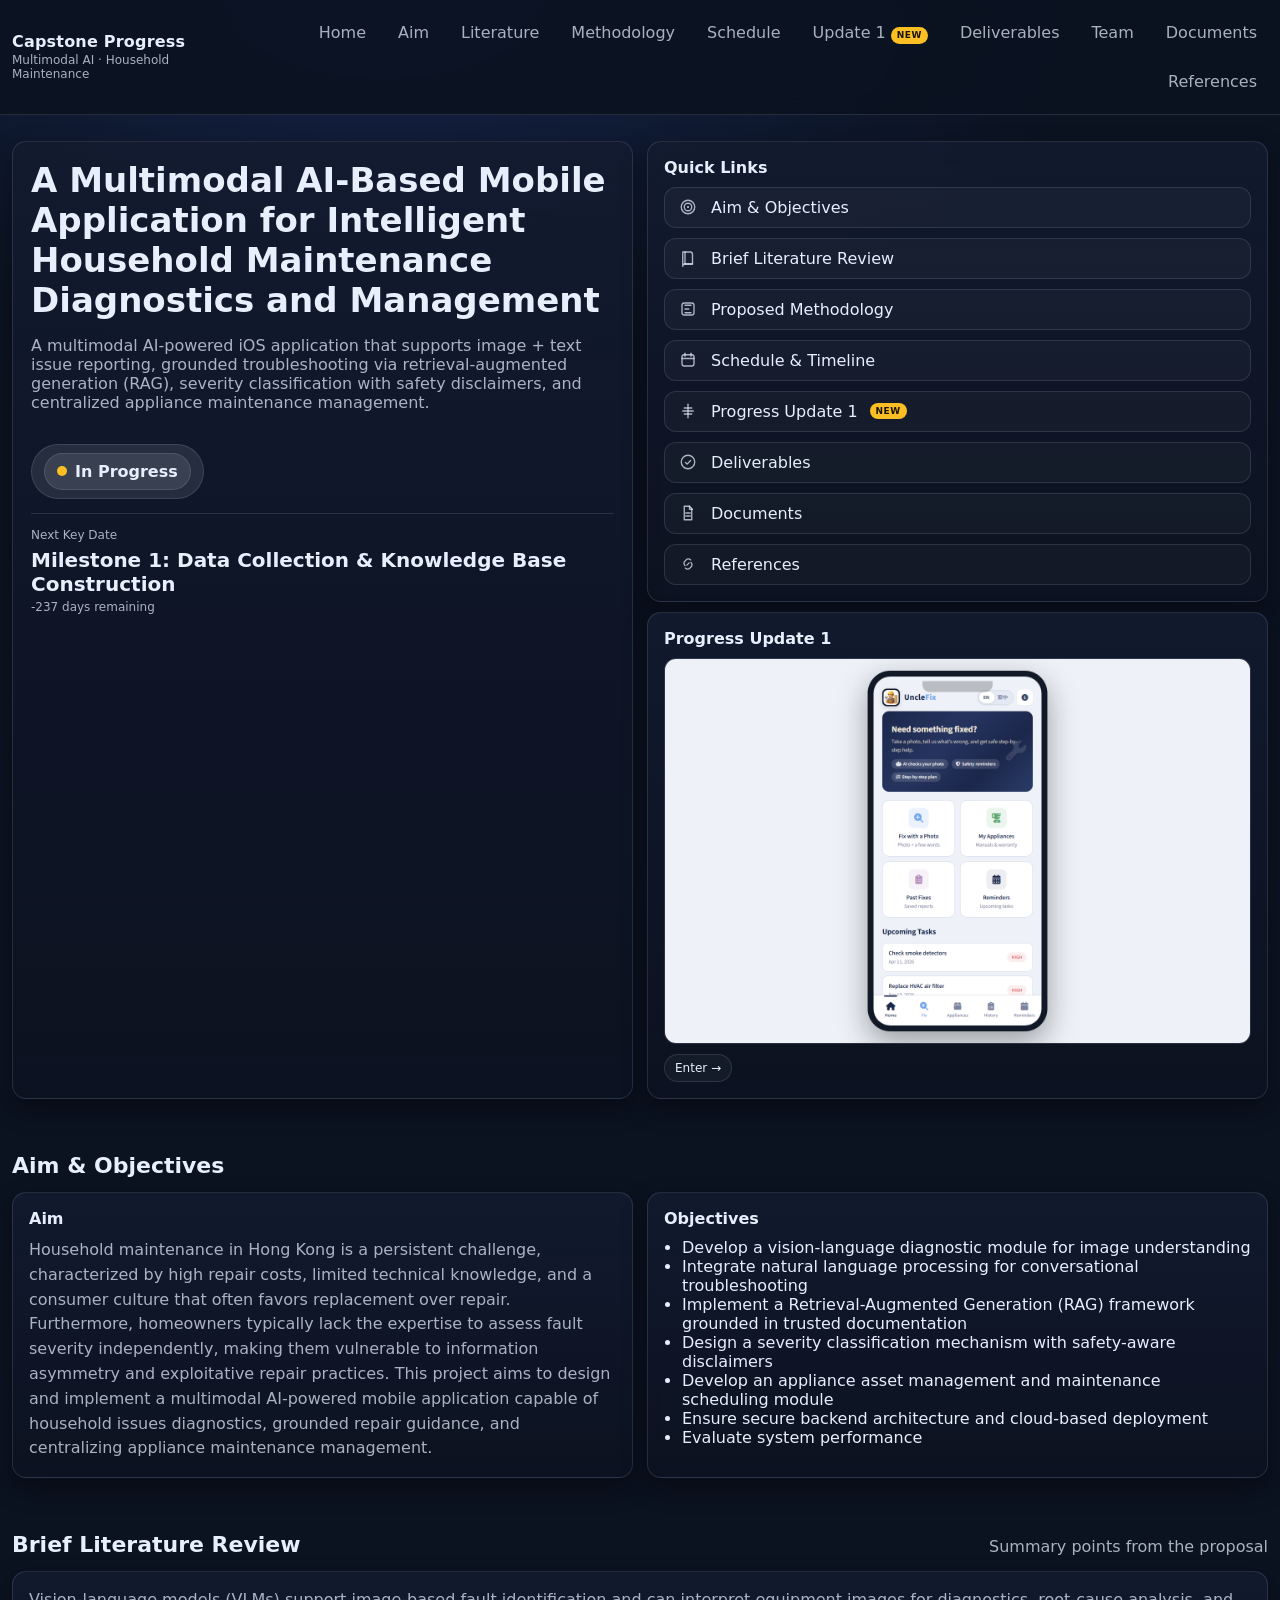
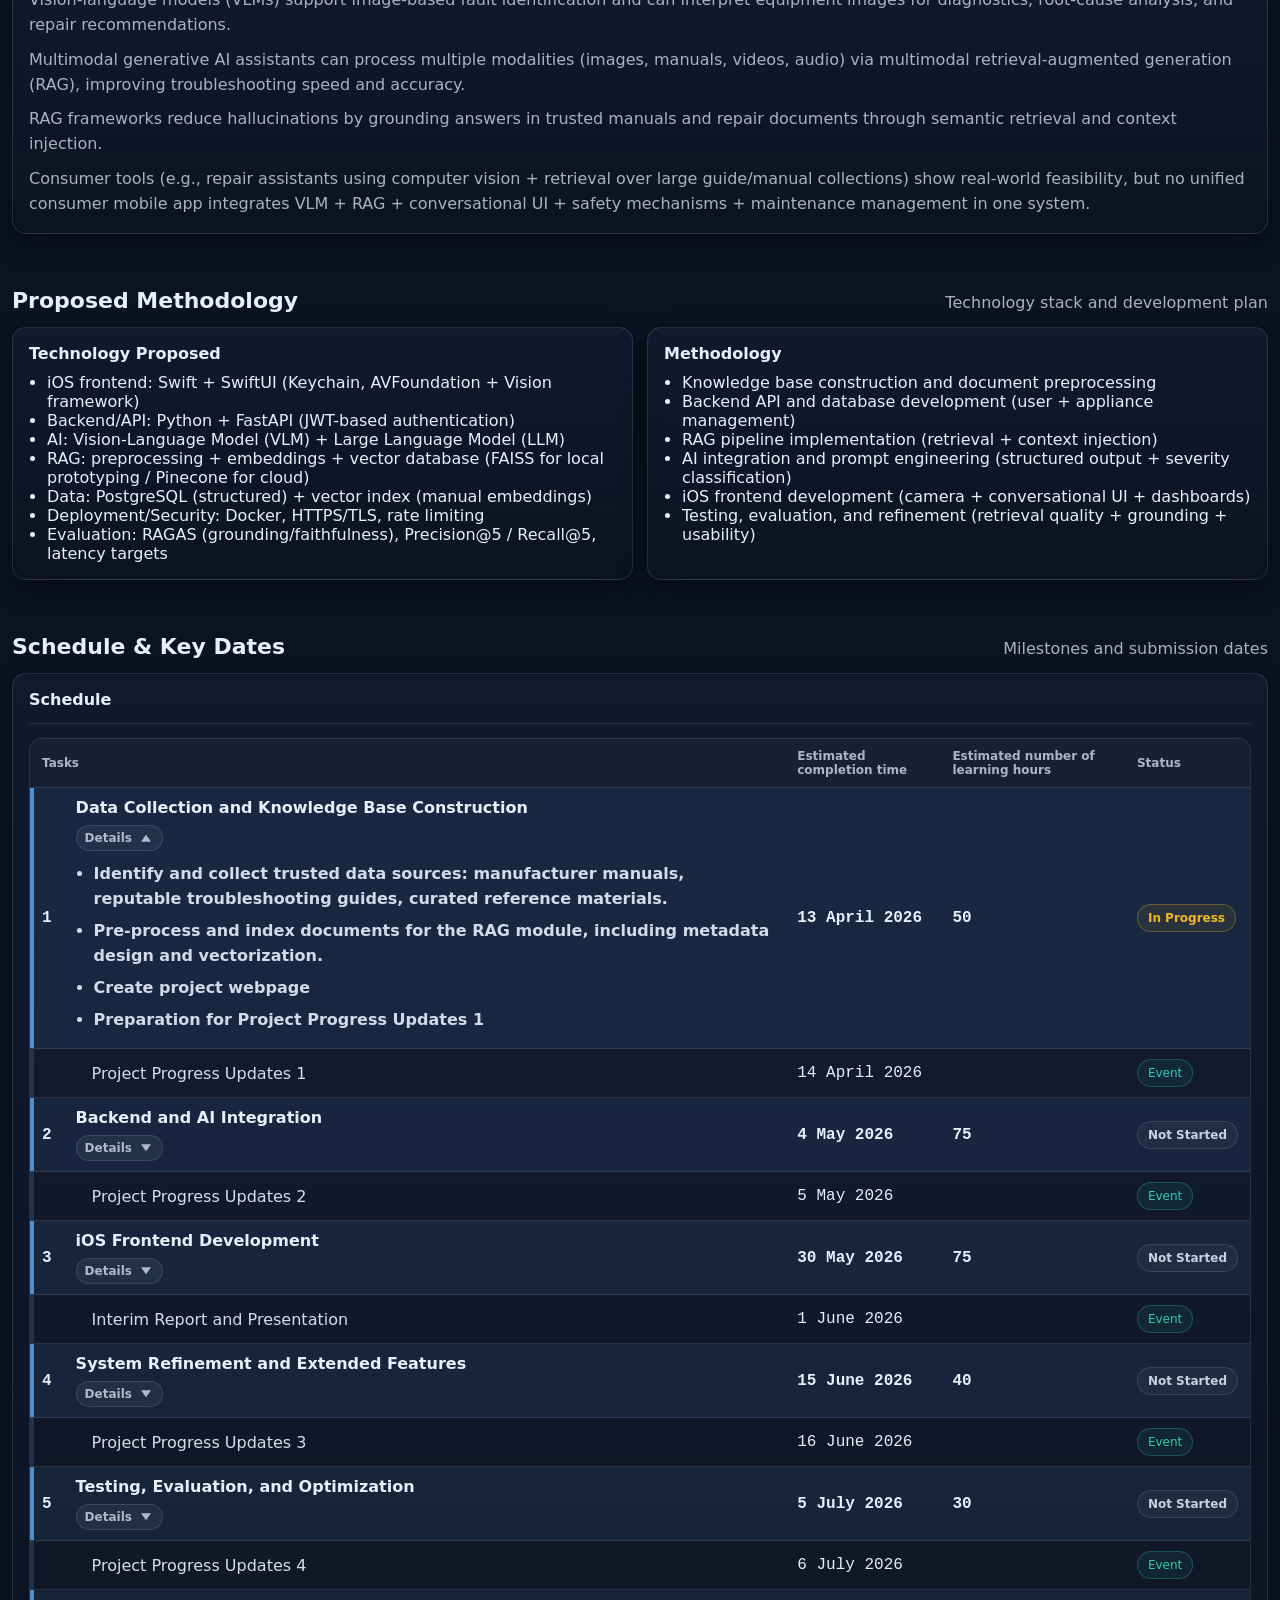
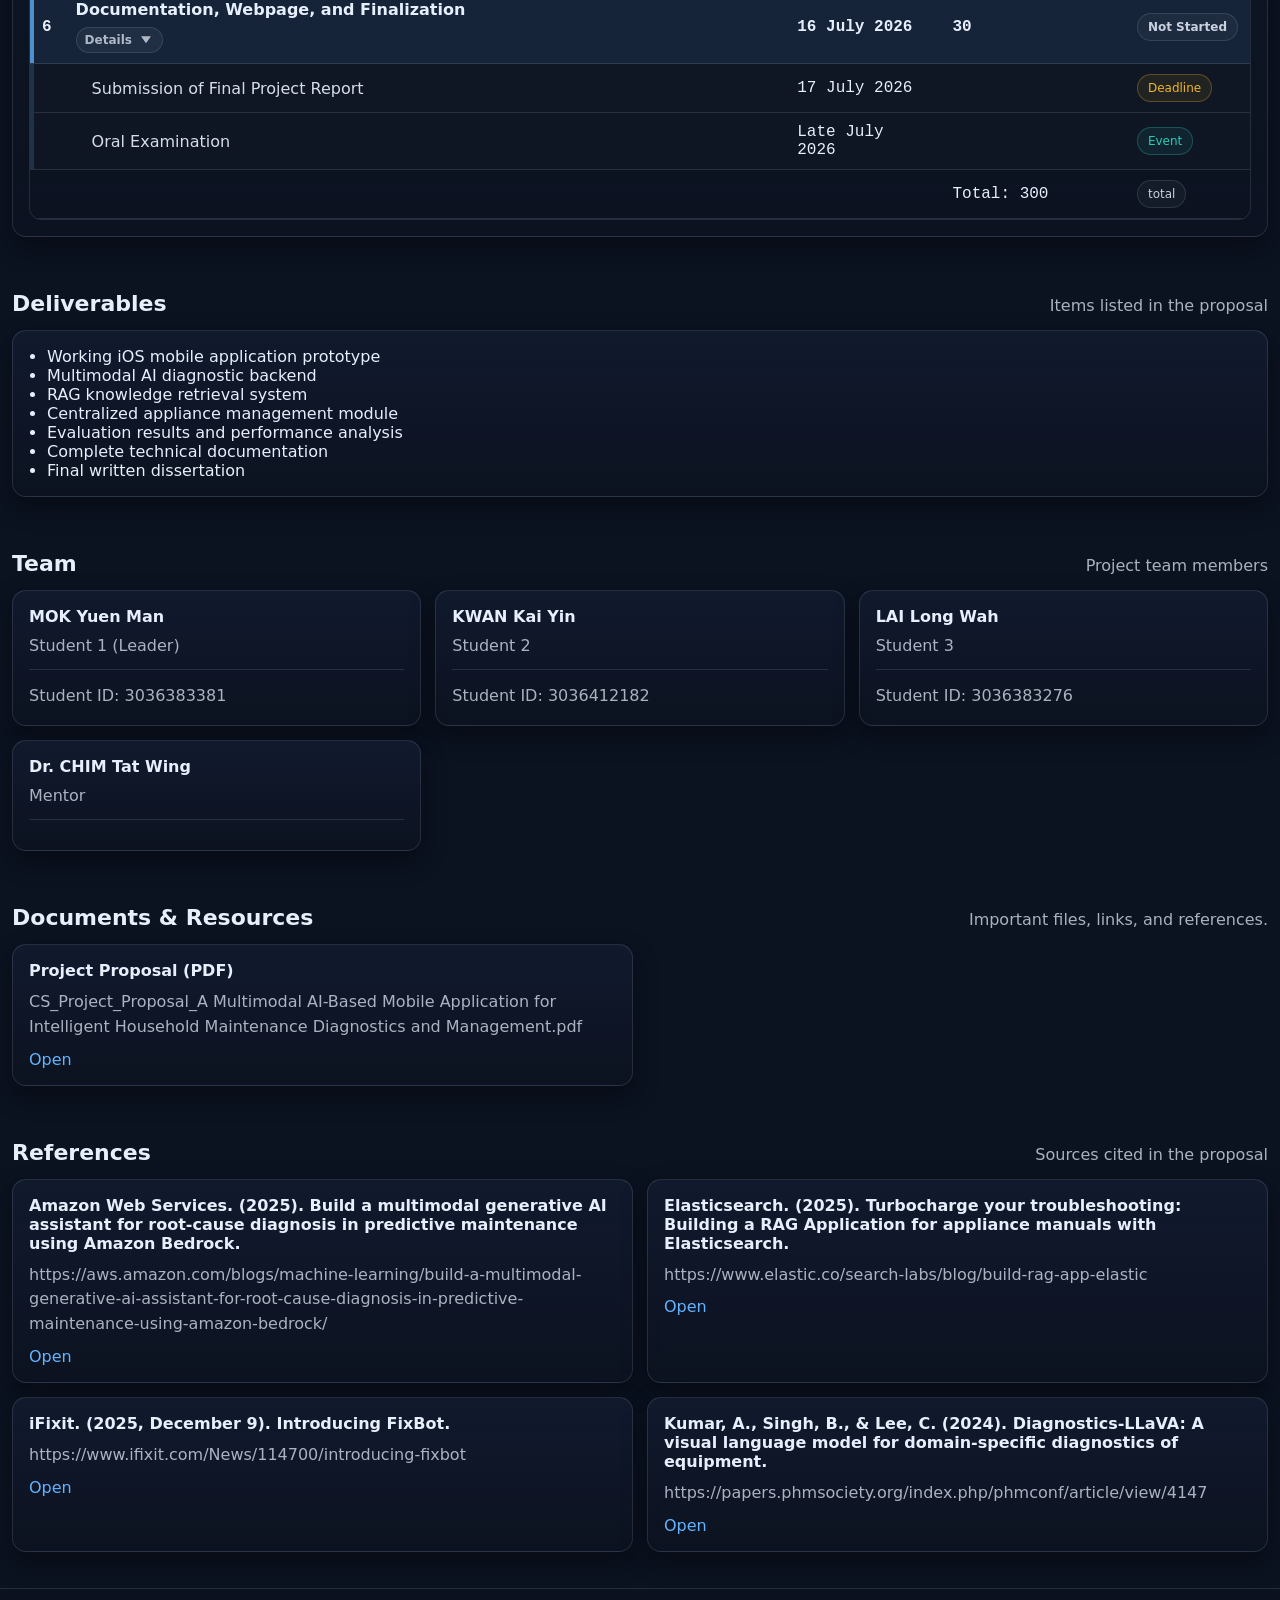
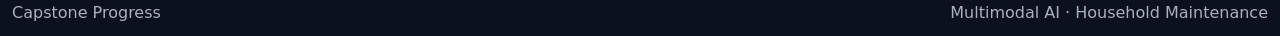
==== index.html @ e80e537d "Upload Root Co-Authored-By: kwankai <2605704+kwankai@users.noreply.github.com> Co-Authored-By: Copil" ====
<!doctype html>
<html lang="en">
  <head>
    <meta charset="UTF-8" />
    <meta name="viewport" content="width=device-width, initial-scale=1.0" />
    <title>Capstone Progress</title>
    <link rel="stylesheet" href="./styles.css" />
  </head>
  <body>
    <header class="site-header">
      <div class="container header-inner">
        <div class="brand">
          <div class="brand-title" id="projectTitle">Capstone Progress</div>
          <div class="brand-subtitle" id="projectSubtitle">Progress update dashboard</div>
        </div>
        <nav class="nav">
          <a href="#home">Home</a>
          <a href="#aim">Aim</a>
          <a href="#literature">Literature</a>
          <a href="#methodology">Methodology</a>
          <a href="#schedule">Schedule</a>
          <a href="./pages/update-1.html">Update 1 <span class="new-badge">New</span></a>
          <a href="#deliverables-section">Deliverables</a>
          <a href="#team">Team</a>
          <a href="#documents">Documents</a>
          <a href="#references">References</a>
        </nav>
      </div>
    </header>

    <main class="container">
      <section id="home" class="section">
        <div class="grid-2">
          <div class="card hero">
            <div class="hero-top">
              <div>
                <h1 class="h1" id="projectName">—</h1>
                <p class="muted" id="projectDescription">—</p>
              </div>
              <div class="status-chip" id="overallStatusChip">—</div>
            </div>
            <div class="divider"></div>
            <div class="kpi">
              <div class="kpi-label">Next Key Date</div>
              <div class="kpi-value" id="nextDeadline">—</div>
              <div class="kpi-sub" id="daysRemaining">—</div>
            </div>
          </div>

          <div class="stack">
            <div class="card">
              <div class="card-title">Quick Links</div>
              <div class="stack">
                <a class="quick-link" href="#aim"
                  ><span class="icon" aria-hidden="true"
                    ><svg viewBox="0 0 24 24">
                      <circle cx="12" cy="12" r="9"></circle>
                      <circle cx="12" cy="12" r="5"></circle>
                      <circle cx="12" cy="12" r="1.5" fill="currentColor" stroke="none"></circle></svg></span
                  ><span>Aim & Objectives</span></a
                >
                <a class="quick-link" href="#literature"
                  ><span class="icon" aria-hidden="true"
                    ><svg viewBox="0 0 24 24">
                      <path d="M5 4h10a3 3 0 0 1 3 3v13H8a3 3 0 0 0-3 3V4z"></path>
                      <path d="M8 4v16"></path>
                      <path d="M18 20H8"></path></svg></span
                  ><span>Brief Literature Review</span></a
                >
                <a class="quick-link" href="#methodology"
                  ><span class="icon" aria-hidden="true"
                    ><svg viewBox="0 0 24 24">
                      <path d="M8 7h8"></path>
                      <path d="M8 12h5"></path>
                      <path d="M8 17h8"></path>
                      <rect x="4" y="4" width="16" height="16" rx="3"></rect></svg></span
                  ><span>Proposed Methodology</span></a
                >
                <a class="quick-link" href="#schedule"
                  ><span class="icon" aria-hidden="true"
                    ><svg viewBox="0 0 24 24">
                      <rect x="4" y="5" width="16" height="15" rx="3"></rect>
                      <path d="M8 3v4"></path>
                      <path d="M16 3v4"></path>
                      <path d="M4 10h16"></path></svg></span
                  ><span>Schedule & Timeline</span></a
                >
                <a class="quick-link" href="./pages/update-1.html"
                  ><span class="icon" aria-hidden="true"
                    ><svg viewBox="0 0 24 24">
                      <path d="M12 3v18"></path>
                      <path d="M7 8h10"></path>
                      <path d="M7 16h10"></path>
                      <path d="M5 12h14"></path></svg></span
                  ><span>Progress Update 1</span><span class="new-badge">New</span></a
                >
                <a class="quick-link" href="#deliverables-section"
                  ><span class="icon" aria-hidden="true"
                    ><svg viewBox="0 0 24 24">
                      <circle cx="12" cy="12" r="9"></circle>
                      <path d="M8.5 12.5l2.3 2.3L15.5 10"></path></svg></span
                  ><span>Deliverables</span></a
                >
                <a class="quick-link" href="#documents"
                  ><span class="icon" aria-hidden="true"
                    ><svg viewBox="0 0 24 24">
                      <path d="M7 3h7l3 3v15H7z"></path>
                      <path d="M14 3v4h4"></path>
                      <path d="M9 12h6"></path>
                      <path d="M9 16h6"></path></svg></span
                  ><span>Documents</span></a
                >
                <a class="quick-link" href="#references"
                  ><span class="icon" aria-hidden="true"
                    ><svg viewBox="0 0 24 24">
                      <path d="M10.5 13.5l3-3"></path>
                      <path d="M8 14a4 4 0 0 1 0-6l1.5-1.5a4 4 0 0 1 6 0"></path>
                      <path d="M16 10a4 4 0 0 1 0 6l-1.5 1.5a4 4 0 0 1-6 0"></path></svg></span
                  ><span>References</span></a
                >
              </div>
            </div>
            <div class="card">
              <div class="card-title">Progress Update 1</div>
              <a href="./pages/update-1.html">
                <img class="media-img" id="demoFlowImg" src="./assets/screenshots/update-1/update-1-flow-1-home.png" alt="Demo flow step" />
              </a>
              <div class="media-caption">
                <a class="task-view" href="./pages/update-1.html">Enter →</a>
              </div>
            </div>
          </div>
        </div>
      </section>

      <section id="aim" class="section">
        <div class="section-head">
          <h2 class="h2">Aim & Objectives</h2>
        </div>
        <div class="grid-2">
          <div class="card">
            <div class="card-title">Aim</div>
            <p id="aimText" class="body">—</p>
          </div>
          <div class="card">
            <div class="card-title">Objectives</div>
            <ul id="objectives" class="list"></ul>
          </div>
        </div>
      </section>

      <section id="literature" class="section">
        <div class="section-head">
          <h2 class="h2">Brief Literature Review</h2>
          <div class="muted">Summary points from the proposal</div>
        </div>
        <div class="card">
          <div id="literatureReview" class="stack"></div>
        </div>
      </section>

      <section id="methodology" class="section">
        <div class="section-head">
          <h2 class="h2">Proposed Methodology</h2>
          <div class="muted">Technology stack and development plan</div>
        </div>
        <div class="grid-2">
          <div class="card">
            <div class="card-title">Technology Proposed</div>
            <ul id="technology" class="list"></ul>
          </div>
          <div class="card">
            <div class="card-title">Methodology</div>
            <ul id="methodologyList" class="list"></ul>
          </div>
        </div>
      </section>

      <section id="schedule" class="section">
        <div class="section-head">
          <h2 class="h2">Schedule & Key Dates</h2>
          <div class="muted">Milestones and submission dates</div>
        </div>
        <div class="card">
          <div class="card-title">Schedule</div>
          <div class="divider"></div>
          <div class="table" id="scheduleTable"></div>
        </div>
      </section>

      <section id="deliverables-section" class="section">
        <div class="section-head">
          <h2 class="h2">Deliverables</h2>
          <div class="muted">Items listed in the proposal</div>
        </div>
        <div class="card">
          <ul id="deliverables" class="list"></ul>
        </div>
      </section>

      <section id="team" class="section">
        <div class="section-head">
          <h2 class="h2">Team</h2>
          <div class="muted">Project team members</div>
        </div>
        <div class="grid-3" id="teamGrid"></div>
      </section>

      <section id="documents" class="section">
        <div class="section-head">
          <h2 class="h2">Documents & Resources</h2>
          <div class="muted">Important files, links, and references.</div>
        </div>
        <div class="grid-2" id="documentsGrid"></div>
      </section>

      <section id="references" class="section">
        <div class="section-head">
          <h2 class="h2">References</h2>
          <div class="muted">Sources cited in the proposal</div>
        </div>
        <div class="grid-2" id="referencesGrid"></div>
      </section>
    </main>

    <footer class="site-footer">
      <div class="container footer-inner">
        <div class="muted" id="footerLeft">—</div>
        <div class="muted" id="footerRight">—</div>
      </div>
    </footer>

    <dialog class="modal" id="modal">
      <div class="modal-head">
        <div class="modal-title" id="modalTitle">—</div>
        <button class="modal-close" type="button" id="modalClose">Close</button>
      </div>
      <div class="modal-body body" id="modalBody">—</div>
    </dialog>

    <script src="./app.js"></script>
  </body>
</html>
---- styles.css ----
:root {
  --bg: #0b1220;
  --panel: #121b2f;
  --panel-2: #0f1730;
  --text: #e7eefc;
  --muted: rgba(231, 238, 252, 0.72);
  --border: rgba(231, 238, 252, 0.12);
  --shadow: rgba(0, 0, 0, 0.35);
  --accent: #63b3ff;
  --good: #2dd4bf;
  --warn: #fbbf24;
  --bad: #fb7185;
  --chip: rgba(231, 238, 252, 0.1);
  --mono: ui-monospace, SFMono-Regular, Menlo, Monaco, Consolas, "Liberation Mono",
    "Courier New", monospace;
  --sans: ui-sans-serif, system-ui, -apple-system, Segoe UI, Roboto, Arial, "Noto Sans",
    "Liberation Sans", sans-serif;
  --radius: 14px;
}

* {
  box-sizing: border-box;
}

html,
body {
  margin: 0;
  padding: 0;
  background: radial-gradient(1200px 600px at 30% 0%, #142347 0%, var(--bg) 60%),
    linear-gradient(180deg, #0a1020 0%, var(--bg) 100%);
  color: var(--text);
  font-family: var(--sans);
}

@media (prefers-reduced-motion: no-preference) {
  body {
    animation: pageFadeIn 420ms ease-out both;
  }
}

@keyframes pageFadeIn {
  from {
    opacity: 0;
    transform: translateY(6px);
  }
  to {
    opacity: 1;
    transform: translateY(0);
  }
}

@keyframes imgPulse {
  0%, 100% {
    box-shadow: 0 0 0 0 rgba(99, 179, 255, 0);
  }
  50% {
    box-shadow: 0 0 0 6px rgba(99, 179, 255, 0.22);
  }
}

@keyframes badgeBounce {
  0%, 100% {
    background: var(--warn);
    color: #1a1206;
  }
  50% {
    background: var(--accent);
    color: #0a1020;
  }
}

.new-badge {
  display: inline-block;
  font-size: 9px;
  font-weight: 700;
  letter-spacing: 0.5px;
  text-transform: uppercase;
  padding: 2px 6px;
  border-radius: 999px;
  background: var(--warn);
  color: #1a1206;
  line-height: 1.4;
  animation: badgeBounce 2s ease-in-out infinite;
}

a {
  color: inherit;
  text-decoration: none;
}

.container {
  width: min(1280px, calc(100% - 24px));
  margin: 0 auto;
}

.site-header {
  position: sticky;
  top: 0;
  z-index: 10;
  background: rgba(11, 18, 32, 0.86);
  backdrop-filter: blur(10px);
  border-bottom: 1px solid var(--border);
}

.header-inner {
  display: flex;
  align-items: center;
  justify-content: space-between;
  gap: 16px;
  padding: 14px 0;
}

.brand-title {
  font-weight: 700;
  letter-spacing: 0.2px;
}

.brand-subtitle {
  color: var(--muted);
  font-size: 12px;
  margin-top: 2px;
}

.nav {
  display: flex;
  gap: 10px;
  flex-wrap: wrap;
  justify-content: flex-end;
}

.nav a {
  padding: 8px 10px;
  border-radius: 10px;
  color: var(--muted);
  border: 1px solid transparent;
  transition: background 160ms ease, border-color 160ms ease, color 160ms ease;
}

.nav a:hover {
  color: var(--text);
  border-color: var(--border);
  background: rgba(231, 238, 252, 0.04);
}

.section {
  padding: 26px 0 18px;
}

.section-head {
  margin: 10px 0 14px;
  display: flex;
  align-items: baseline;
  justify-content: space-between;
  gap: 14px;
  flex-wrap: wrap;
}

.h1 {
  margin: 0 0 10px;
  font-size: 34px;
}

.h2 {
  margin: 0;
  font-size: 22px;
}

.muted {
  color: var(--muted);
}

.card {
  background: linear-gradient(180deg, rgba(18, 27, 47, 0.92), rgba(12, 18, 32, 0.88));
  border: 1px solid var(--border);
  border-radius: var(--radius);
  box-shadow: 0 10px 24px var(--shadow);
  padding: 16px;
}

@media (prefers-reduced-motion: no-preference) {
  .card {
    transition: transform 160ms ease, border-color 160ms ease, background 160ms ease;
  }
  .card:hover {
    transform: translateY(-2px);
    border-color: rgba(99, 179, 255, 0.28);
    background: linear-gradient(180deg, rgba(20, 31, 56, 0.92), rgba(12, 18, 32, 0.88));
  }
}

.hero {
  padding: 18px;
}

.hero-top {
  display: flex;
  justify-content: space-between;
  align-items: flex-start;
  gap: 16px;
  flex-wrap: wrap;
}

.card-title {
  font-weight: 700;
  margin-bottom: 10px;
}

.divider {
  height: 1px;
  background: var(--border);
  margin: 14px 0;
}

.grid-2 {
  display: grid;
  grid-template-columns: 1fr;
  gap: 14px;
}

.grid-3 {
  display: grid;
  grid-template-columns: 1fr;
  gap: 14px;
}

@media (min-width: 980px) {
  .grid-2 {
    grid-template-columns: 1fr 1fr;
  }

  #about.grid-2 {
    grid-template-columns: 1fr 1fr;
  }

  .grid-3 {
    grid-template-columns: repeat(3, 1fr);
  }
}

.kpi-row {
  margin-top: 14px;
  display: grid;
  gap: 12px;
  grid-template-columns: 1fr;
}

@media (min-width: 980px) {
  .kpi-row {
    grid-template-columns: 1.2fr 1fr 1fr;
  }
}

.kpi-label {
  color: var(--muted);
  font-size: 12px;
  margin-bottom: 6px;
}

.kpi-value {
  font-size: 20px;
  font-weight: 700;
}

.kpi-sub {
  color: var(--muted);
  font-size: 12px;
  margin-top: 4px;
}

.progress {
  width: 100%;
  height: 10px;
  background: rgba(231, 238, 252, 0.08);
  border: 1px solid var(--border);
  border-radius: 999px;
  overflow: hidden;
  margin-top: 8px;
}

.progress-bar {
  height: 100%;
  background: linear-gradient(90deg, var(--accent) 0%, #8dd5ff 100%);
  width: 0%;
}

.status-chip {
  display: inline-flex;
  align-items: center;
  gap: 8px;
  padding: 8px 12px;
  border-radius: 999px;
  border: 1px solid var(--border);
  background: var(--chip);
  font-weight: 650;
  white-space: nowrap;
}

.status-dot {
  width: 10px;
  height: 10px;
  border-radius: 999px;
  background: var(--accent);
}

.status-dot.good {
  background: var(--good);
}
.status-dot.warn {
  background: var(--warn);
}
.status-dot.bad {
  background: var(--bad);
}

.summary-grid {
  display: grid;
  grid-template-columns: repeat(2, 1fr);
  gap: 12px;
}

.summary-item {
  padding: 12px;
  border-radius: 12px;
  border: 1px solid var(--border);
  background: rgba(231, 238, 252, 0.03);
}

.summary-label {
  color: var(--muted);
  font-size: 12px;
}

.summary-value {
  font-size: 18px;
  font-weight: 750;
  margin-top: 6px;
}

.stack {
  display: flex;
  flex-direction: column;
  gap: 10px;
}

.update-card {
  padding: 12px;
  border-radius: 12px;
  border: 1px solid var(--border);
  background: rgba(231, 238, 252, 0.03);
}

.update-top {
  display: flex;
  justify-content: space-between;
  align-items: baseline;
  gap: 12px;
  flex-wrap: wrap;
}

.update-date {
  font-family: var(--mono);
  font-size: 12px;
  color: var(--muted);
}

.tag-row {
  display: flex;
  gap: 8px;
  flex-wrap: wrap;
  margin-top: 8px;
}

.tag {
  font-size: 12px;
  padding: 4px 8px;
  border-radius: 999px;
  border: 1px solid var(--border);
  background: rgba(231, 238, 252, 0.05);
  color: var(--muted);
}

.tag-expand {
  cursor: pointer;
  user-select: none;
}

.tag-expand-icon {
  display: inline-block;
  width: 16px;
  height: 16px;
  margin-left: 6px;
  position: relative;
}

.tag-expand-icon::before {
  content: "";
  position: absolute;
  left: 50%;
  top: 50%;
  width: 0;
  height: 0;
  transform: translate(-50%, -55%);
  border-left: 5px solid transparent;
  border-right: 5px solid transparent;
  border-top: 7px solid rgba(231, 238, 252, 0.72);
}

.table-details[open] .tag-expand-icon::before {
  transform: translate(-50%, -45%) rotate(180deg);
}

.table-details {
  margin-top: 8px;
}

.table-details summary {
  list-style: none;
  display: inline-flex;
  align-items: center;
}

.table-details summary::-webkit-details-marker {
  display: none;
}

.table-details-body {
  margin-top: 10px;
  color: rgba(231, 238, 252, 0.9);
  line-height: 1.6;
}

.table-details-list {
  margin: 0 0 0 18px;
  padding: 0;
}

.table-details-list li {
  margin: 6px 0;
}

.button-link {
  display: inline-block;
  margin-top: 10px;
  color: var(--accent);
}

.quick-link {
  display: flex;
  align-items: center;
  justify-content: flex-start;
  gap: 12px;
  padding: 10px 12px;
  border-radius: 12px;
  border: 1px solid var(--border);
  background: rgba(231, 238, 252, 0.03);
  color: var(--text);
  transition: transform 160ms ease, background 160ms ease, border-color 160ms ease;
}

.icon {
  width: 22px;
  display: inline-flex;
  align-items: center;
  justify-content: center;
  color: rgba(231, 238, 252, 0.72);
}

.icon svg {
  width: 18px;
  height: 18px;
  display: block;
  stroke: currentColor;
  fill: none;
  stroke-width: 1.8;
  stroke-linecap: round;
  stroke-linejoin: round;
}

.quick-link:hover {
  background: rgba(231, 238, 252, 0.07);
  border-color: rgba(99, 179, 255, 0.22);
  transform: translateY(-1px);
}

.quick-link:hover .icon {
  color: rgba(99, 179, 255, 0.95);
}

.contact-grid {
  display: grid;
  grid-template-columns: 1fr;
  gap: 10px;
}

@media (min-width: 980px) {
  .contact-grid {
    grid-template-columns: 1fr 1fr;
  }
}

.sort-button {
  appearance: none;
  border: 1px solid transparent;
  background: transparent;
  color: var(--muted);
  font: inherit;
  padding: 0;
  cursor: pointer;
}

.sort-button[data-active="true"] {
  color: var(--text);
}

.sort-button:hover {
  color: var(--text);
}

.task-view {
  display: inline-flex;
  align-items: center;
  justify-content: center;
  border-radius: 999px;
  border: 1px solid var(--border);
  background: rgba(231, 238, 252, 0.04);
  color: var(--text);
  padding: 6px 10px;
  font-size: 12px;
  width: fit-content;
}

.task-view:hover {
  background: rgba(231, 238, 252, 0.08);
}

.modal {
  width: min(860px, calc(100% - 24px));
  border: 1px solid var(--border);
  border-radius: 14px;
  background: rgba(11, 18, 32, 0.98);
  color: var(--text);
  box-shadow: 0 24px 60px rgba(0, 0, 0, 0.6);
  padding: 14px;
}

@media (prefers-reduced-motion: no-preference) {
  .modal[open] {
    animation: modalIn 180ms ease-out both;
  }
}

@keyframes modalIn {
  from {
    opacity: 0;
    transform: translateY(8px) scale(0.98);
  }
  to {
    opacity: 1;
    transform: translateY(0) scale(1);
  }
}

.modal::backdrop {
  background: rgba(0, 0, 0, 0.6);
}

.modal-head {
  display: flex;
  justify-content: space-between;
  gap: 12px;
  align-items: center;
  padding-bottom: 10px;
  border-bottom: 1px solid var(--border);
  margin-bottom: 10px;
}

.modal-title {
  font-weight: 750;
}

.modal-close {
  border-radius: 12px;
  border: 1px solid var(--border);
  background: rgba(231, 238, 252, 0.04);
  color: var(--text);
  padding: 8px 10px;
}

.modal-close:hover {
  background: rgba(231, 238, 252, 0.08);
}

.modal-body {
  display: grid;
  gap: 12px;
}

.modal-sections {
  display: grid;
  gap: 12px;
}

.modal-intro {
  color: rgba(231, 238, 252, 0.92);
  font-weight: 650;
  line-height: 1.45;
}

.modal-kv {
  border: 1px solid var(--border);
  border-radius: 12px;
  background: rgba(231, 238, 252, 0.03);
  padding: 10px 12px;
  display: grid;
  gap: 8px;
}

.kv-row {
  display: grid;
  grid-template-columns: 140px 1fr;
  gap: 12px;
  align-items: baseline;
}

@media (max-width: 520px) {
  .kv-row {
    grid-template-columns: 1fr;
    gap: 6px;
  }
}

.kv-key {
  color: var(--muted);
  font-size: 12px;
}

.kv-val {
  color: rgba(231, 238, 252, 0.92);
  font-family: var(--mono);
}

.modal-section-title {
  font-weight: 700;
  margin-bottom: 6px;
}

.modal-pre {
  white-space: pre-wrap;
  color: var(--muted);
  line-height: 1.55;
}

.list {
  margin: 0;
  padding-left: 18px;
}

.body {
  margin: 0;
  line-height: 1.55;
  color: var(--muted);
}

.toolbar {
  display: flex;
  gap: 12px;
  flex-wrap: wrap;
  margin: 10px 0 14px;
}

.toolbar-group {
  display: grid;
  gap: 6px;
}

.field-label {
  font-size: 12px;
  color: var(--muted);
}

.input,
.select {
  border-radius: 12px;
  border: 1px solid var(--border);
  background: rgba(231, 238, 252, 0.04);
  color: var(--text);
  padding: 10px 12px;
  outline: none;
  min-width: 210px;
}

.input::placeholder {
  color: rgba(231, 238, 252, 0.45);
}

.milestone-card {
  display: flex;
  flex-direction: column;
  gap: 10px;
}

.milestone-title-row {
  display: flex;
  justify-content: space-between;
  gap: 10px;
  flex-wrap: wrap;
}

.badge {
  display: inline-flex;
  align-items: center;
  gap: 8px;
  border-radius: 999px;
  padding: 6px 10px;
  border: 1px solid var(--border);
  background: rgba(231, 238, 252, 0.04);
  font-size: 12px;
  color: var(--muted);
  white-space: nowrap;
}

.badge.good {
  color: rgba(45, 212, 191, 0.95);
  border-color: rgba(45, 212, 191, 0.28);
  background: rgba(45, 212, 191, 0.08);
}
.badge.warn {
  color: rgba(251, 191, 36, 0.95);
  border-color: rgba(251, 191, 36, 0.28);
  background: rgba(251, 191, 36, 0.08);
}
.badge.bad {
  color: rgba(251, 113, 133, 0.95);
  border-color: rgba(251, 113, 133, 0.28);
  background: rgba(251, 113, 133, 0.08);
}
.badge.neutral {
  color: rgba(231, 238, 252, 0.85);
}

.milestone-meta {
  display: grid;
  grid-template-columns: 1fr 1fr;
  gap: 10px;
}

.meta-item {
  border: 1px solid var(--border);
  background: rgba(231, 238, 252, 0.02);
  border-radius: 12px;
  padding: 10px;
}

.meta-label {
  font-size: 12px;
  color: var(--muted);
}

.meta-value {
  font-family: var(--mono);
  margin-top: 6px;
}

.milestone-notes {
  color: var(--muted);
  line-height: 1.5;
}

.timeline {
  width: 100%;
  overflow: auto;
  border-radius: 12px;
  border: 1px solid var(--border);
}

.timeline table {
  width: 100%;
  border-collapse: collapse;
  min-width: 820px;
}

.timeline th,
.timeline td {
  border-bottom: 1px solid var(--border);
  padding: 10px 12px;
  text-align: left;
  vertical-align: middle;
}

.timeline th {
  background: rgba(231, 238, 252, 0.03);
  color: var(--muted);
  font-size: 12px;
}

.timeline .bar {
  height: 10px;
  border-radius: 999px;
  border: 1px solid var(--border);
  background: rgba(231, 238, 252, 0.05);
  overflow: hidden;
}

.timeline .bar > div {
  height: 100%;
  width: 0%;
  background: linear-gradient(90deg, rgba(99, 179, 255, 0.9) 0%, rgba(141, 213, 255, 0.95) 100%);
}

.timeline-head {
  display: flex;
  align-items: flex-end;
  justify-content: space-between;
  gap: 12px;
  flex-wrap: wrap;
  margin-bottom: 12px;
}

.key-dates {
  display: grid;
  grid-template-columns: 1fr;
  gap: 10px;
  margin-bottom: 12px;
}

@media (min-width: 880px) {
  .key-dates {
    grid-template-columns: 1fr 1fr;
  }
}

.key-date {
  appearance: none;
  text-align: left;
  cursor: pointer;
  border: 1px solid var(--border);
  background: rgba(231, 238, 252, 0.03);
  color: var(--text);
  border-radius: 12px;
  padding: 10px 12px;
  display: flex;
  justify-content: space-between;
  gap: 12px;
  align-items: baseline;
}

.key-date:hover {
  background: rgba(231, 238, 252, 0.07);
}

.key-date:focus-visible {
  outline: 2px solid rgba(99, 179, 255, 0.55);
  outline-offset: 2px;
}

.key-date-title {
  font-weight: 650;
  color: var(--text);
}

.key-date-meta {
  color: var(--muted);
  font-size: 12px;
  white-space: nowrap;
}

.timeline-controls {
  display: flex;
  justify-content: space-between;
  gap: 12px;
  align-items: flex-end;
  flex-wrap: wrap;
  margin-bottom: 10px;
}

.controls-row {
  display: flex;
  gap: 14px;
  align-items: center;
  flex-wrap: wrap;
}

.control {
  display: inline-flex;
  gap: 10px;
  align-items: center;
}

.control input[type="range"] {
  width: 180px;
}

.timeline-scroll {
  border: 1px solid var(--border);
  border-radius: 12px;
  background: rgba(231, 238, 252, 0.02);
  overflow: auto;
}

.timeline-svg {
  display: block;
  width: auto;
}

.schedule-overview {
  display: grid;
  gap: 10px;
}

.overview-row {
  display: grid;
  grid-template-columns: 34px 1fr;
  gap: 12px;
  padding: 10px 12px;
  border: 1px solid var(--border);
  border-radius: 12px;
  background: rgba(231, 238, 252, 0.02);
  cursor: pointer;
}

.overview-row:hover {
  background: rgba(231, 238, 252, 0.05);
}

.overview-row-selected {
  border-color: rgba(99, 179, 255, 0.3);
  background: rgba(99, 179, 255, 0.06);
}

.overview-no {
  font-family: var(--mono);
  color: var(--muted);
  font-size: 12px;
  padding-top: 2px;
}

.overview-main {
  display: grid;
  gap: 8px;
}

.overview-title {
  color: var(--text);
  font-weight: 650;
  line-height: 1.25;
}

.overview-meta {
  color: var(--muted);
  font-size: 12px;
  display: flex;
  gap: 10px;
  flex-wrap: wrap;
}

.overview-track {
  position: relative;
  height: 12px;
  border-radius: 999px;
  border: 1px solid var(--border);
  background: rgba(231, 238, 252, 0.03);
  overflow: hidden;
}

.overview-bar {
  position: absolute;
  top: 0;
  bottom: 0;
  border-radius: 999px;
  background: rgba(99, 179, 255, 0.28);
  border: 1px solid rgba(99, 179, 255, 0.55);
}

.overview-marker {
  position: absolute;
  top: -2px;
  bottom: -2px;
  width: 2px;
  border-radius: 2px;
  background: rgba(45, 212, 191, 0.9);
}

.overview-marker.deadline {
  background: rgba(251, 191, 36, 0.95);
}

.overview-marker.event {
  background: rgba(45, 212, 191, 0.95);
}

.overview-marker.milestone {
  background: rgba(99, 179, 255, 0.95);
}

.timeline-legend {
  display: flex;
  gap: 14px;
  flex-wrap: wrap;
  margin-top: 10px;
}

.row-selected td {
  background: rgba(99, 179, 255, 0.08);
}

.row-selected td:first-child {
  box-shadow: inset 3px 0 0 rgba(99, 179, 255, 0.75);
}

.schedule-group td {
  background: rgba(231, 238, 252, 0.03);
  font-weight: 650;
}

.schedule-milestone-root td {
  background: rgba(99, 179, 255, 0.1);
}

.schedule-root td:first-child {
  box-shadow: inset 4px 0 0 rgba(231, 238, 252, 0.2);
}

.schedule-milestone-root td:first-child {
  box-shadow: inset 4px 0 0 rgba(99, 179, 255, 0.75);
}

.schedule-other-root td {
  background: rgba(231, 238, 252, 0.02);
}

.schedule-other-root td:first-child {
  box-shadow: inset 4px 0 0 rgba(231, 238, 252, 0.18);
}

.schedule-child td {
  background: rgba(231, 238, 252, 0.01);
}

.schedule-child td:first-child {
  box-shadow: inset 4px 0 0 rgba(99, 179, 255, 0.18);
}

.child-title {
  display: inline-block;
  padding-left: 16px;
  color: rgba(231, 238, 252, 0.92);
}

.legend-item {
  display: inline-flex;
  align-items: center;
  gap: 8px;
}

.legend-swatch {
  width: 12px;
  height: 12px;
  border-radius: 3px;
  border: 1px solid var(--border);
  background: rgba(231, 238, 252, 0.06);
}

.legend-swatch.milestone {
  background: rgba(99, 179, 255, 0.35);
  border-color: rgba(99, 179, 255, 0.55);
}

.legend-swatch.deadline {
  background: rgba(251, 191, 36, 0.35);
  border-color: rgba(251, 191, 36, 0.55);
}

.legend-swatch.event {
  background: rgba(45, 212, 191, 0.35);
  border-color: rgba(45, 212, 191, 0.55);
}

.expand-block {
  display: grid;
  gap: 10px;
}

.details {
  border: 1px solid var(--border);
  border-radius: 12px;
  background: rgba(231, 238, 252, 0.02);
  padding: 10px 12px;
}

.details summary {
  cursor: pointer;
  color: var(--accent);
  font-weight: 650;
}

.details-body {
  margin-top: 10px;
}

.table {
  width: 100%;
  overflow: auto;
  border-radius: 12px;
  border: 1px solid var(--border);
}

.table table {
  width: 100%;
  border-collapse: collapse;
  min-width: 900px;
}

.table th,
.table td {
  padding: 10px 12px;
  border-bottom: 1px solid var(--border);
  text-align: left;
}

.table th {
  background: rgba(231, 238, 252, 0.03);
  color: var(--muted);
  font-size: 12px;
}

.mono {
  font-family: var(--mono);
}

.site-footer {
  margin-top: 18px;
  border-top: 1px solid var(--border);
  background: rgba(11, 18, 32, 0.65);
}

.footer-inner {
  padding: 14px 0;
  display: flex;
  justify-content: space-between;
  gap: 12px;
  flex-wrap: wrap;
}

.media-img {
  width: 100%;
  height: auto;
  display: block;
  border-radius: 12px;
  border: 1px solid var(--border);
  background: rgba(231, 238, 252, 0.02);
}

#demoFlowImg {
  animation: imgPulse 2.6s ease-in-out infinite;
}

.media-caption {
  margin-top: 10px;
  font-size: 12px;
  color: var(--muted);
}

.demo-flow-caption {
  display: flex;
  align-items: center;
  justify-content: space-between;
  gap: 10px;
}

.demo-flow-controls {
  margin-top: 10px;
  display: flex;
  gap: 10px;
}
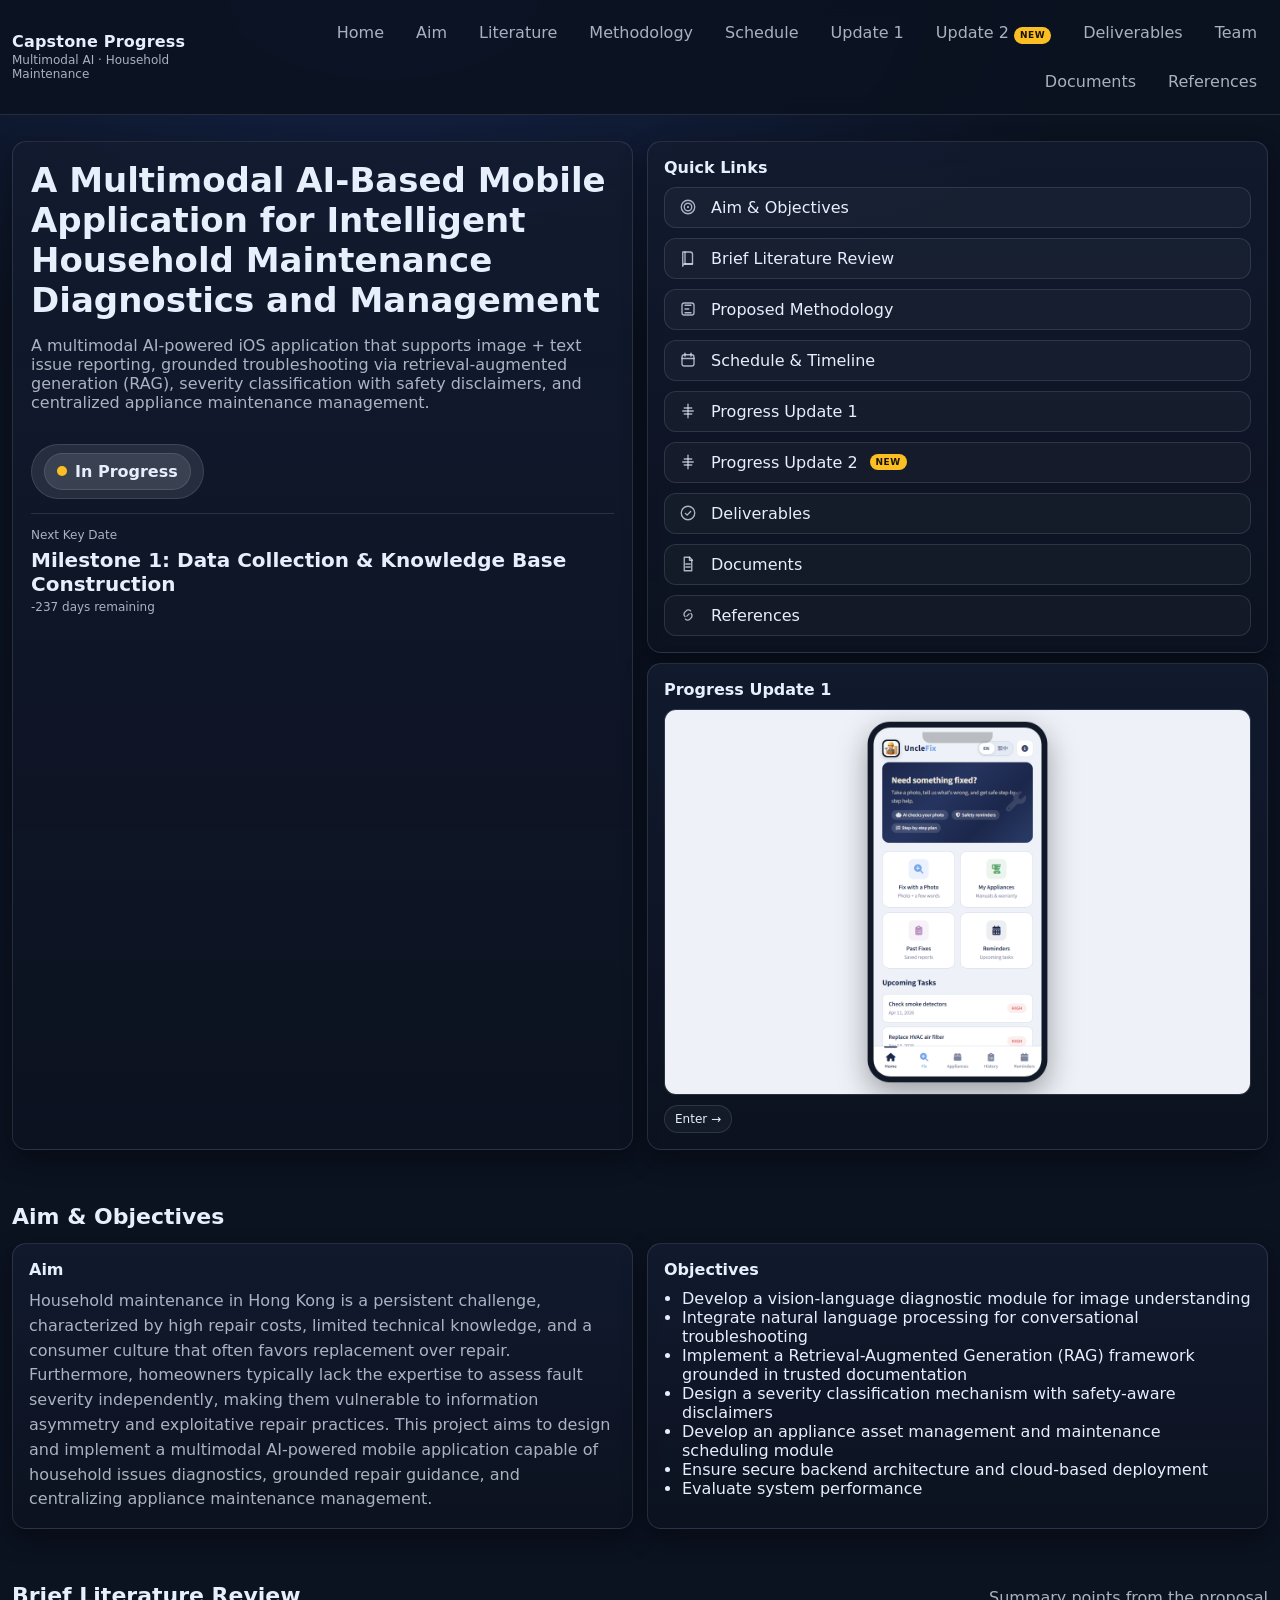
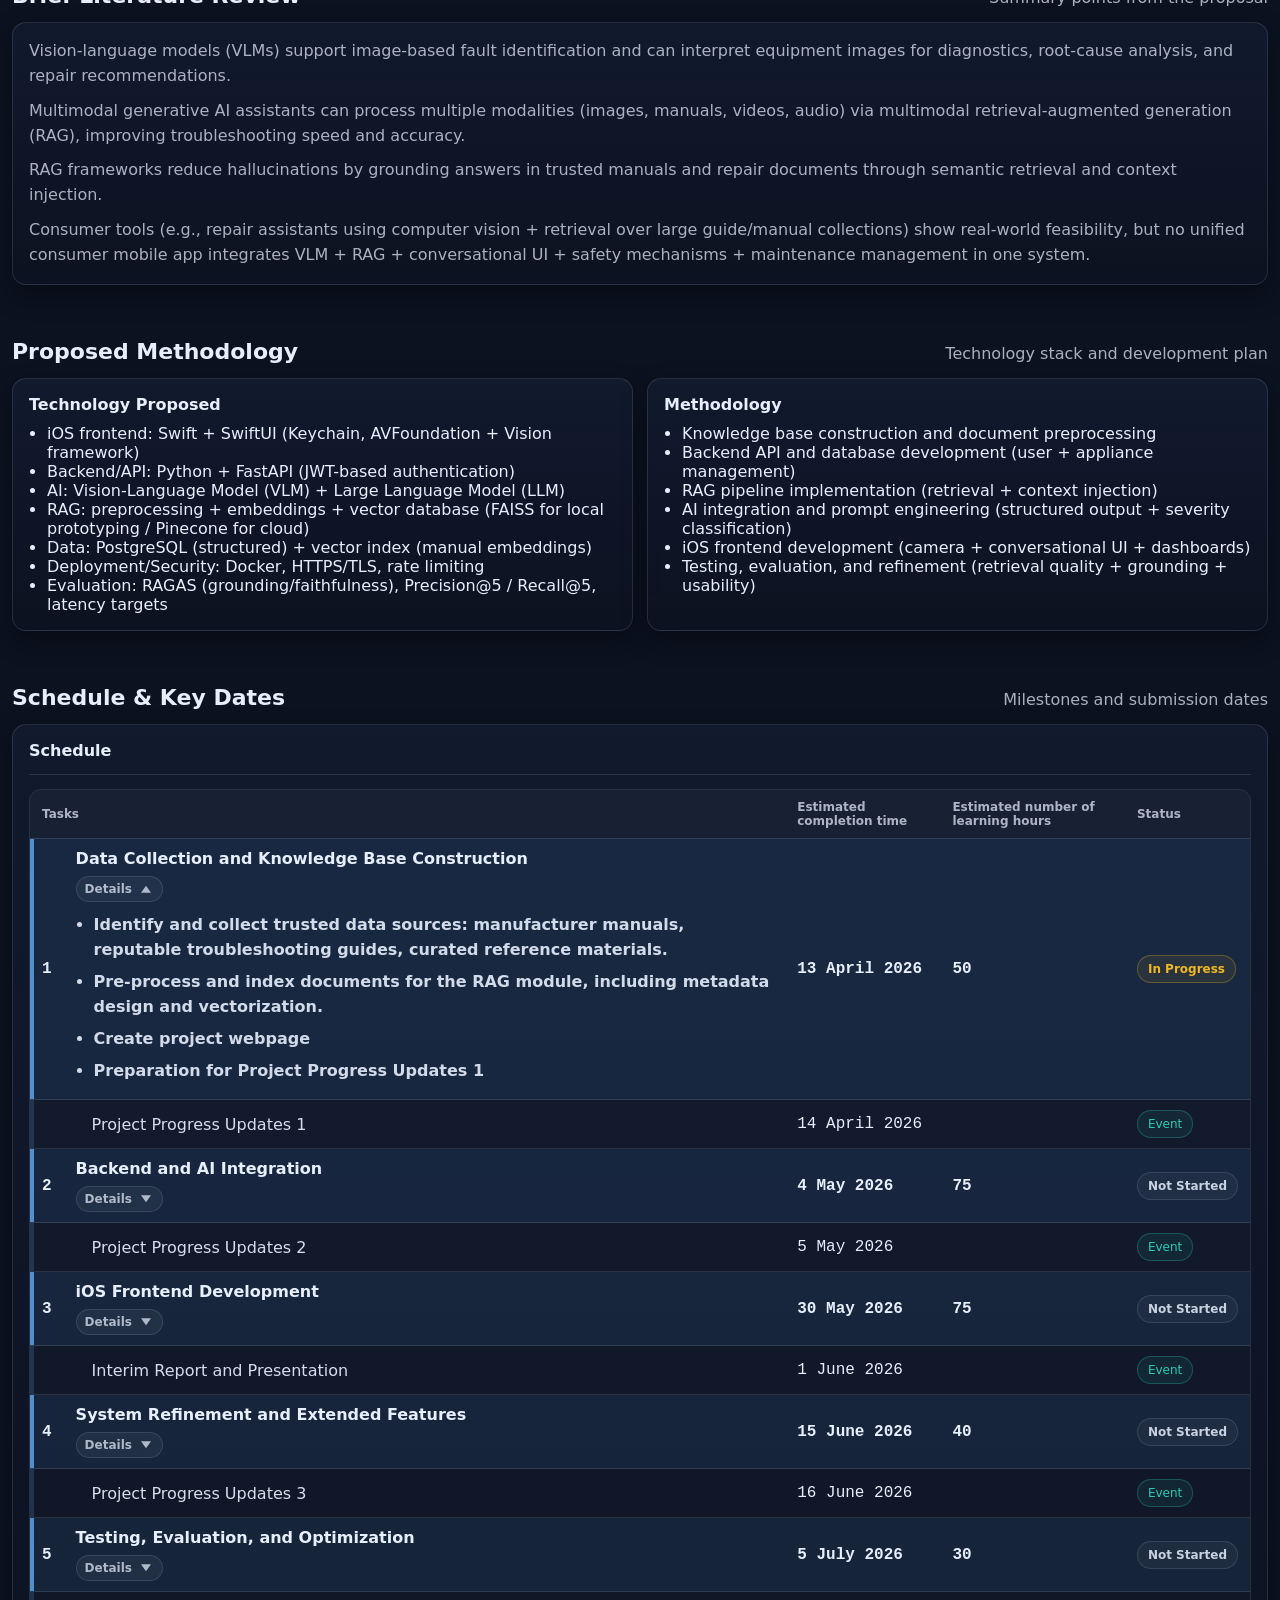
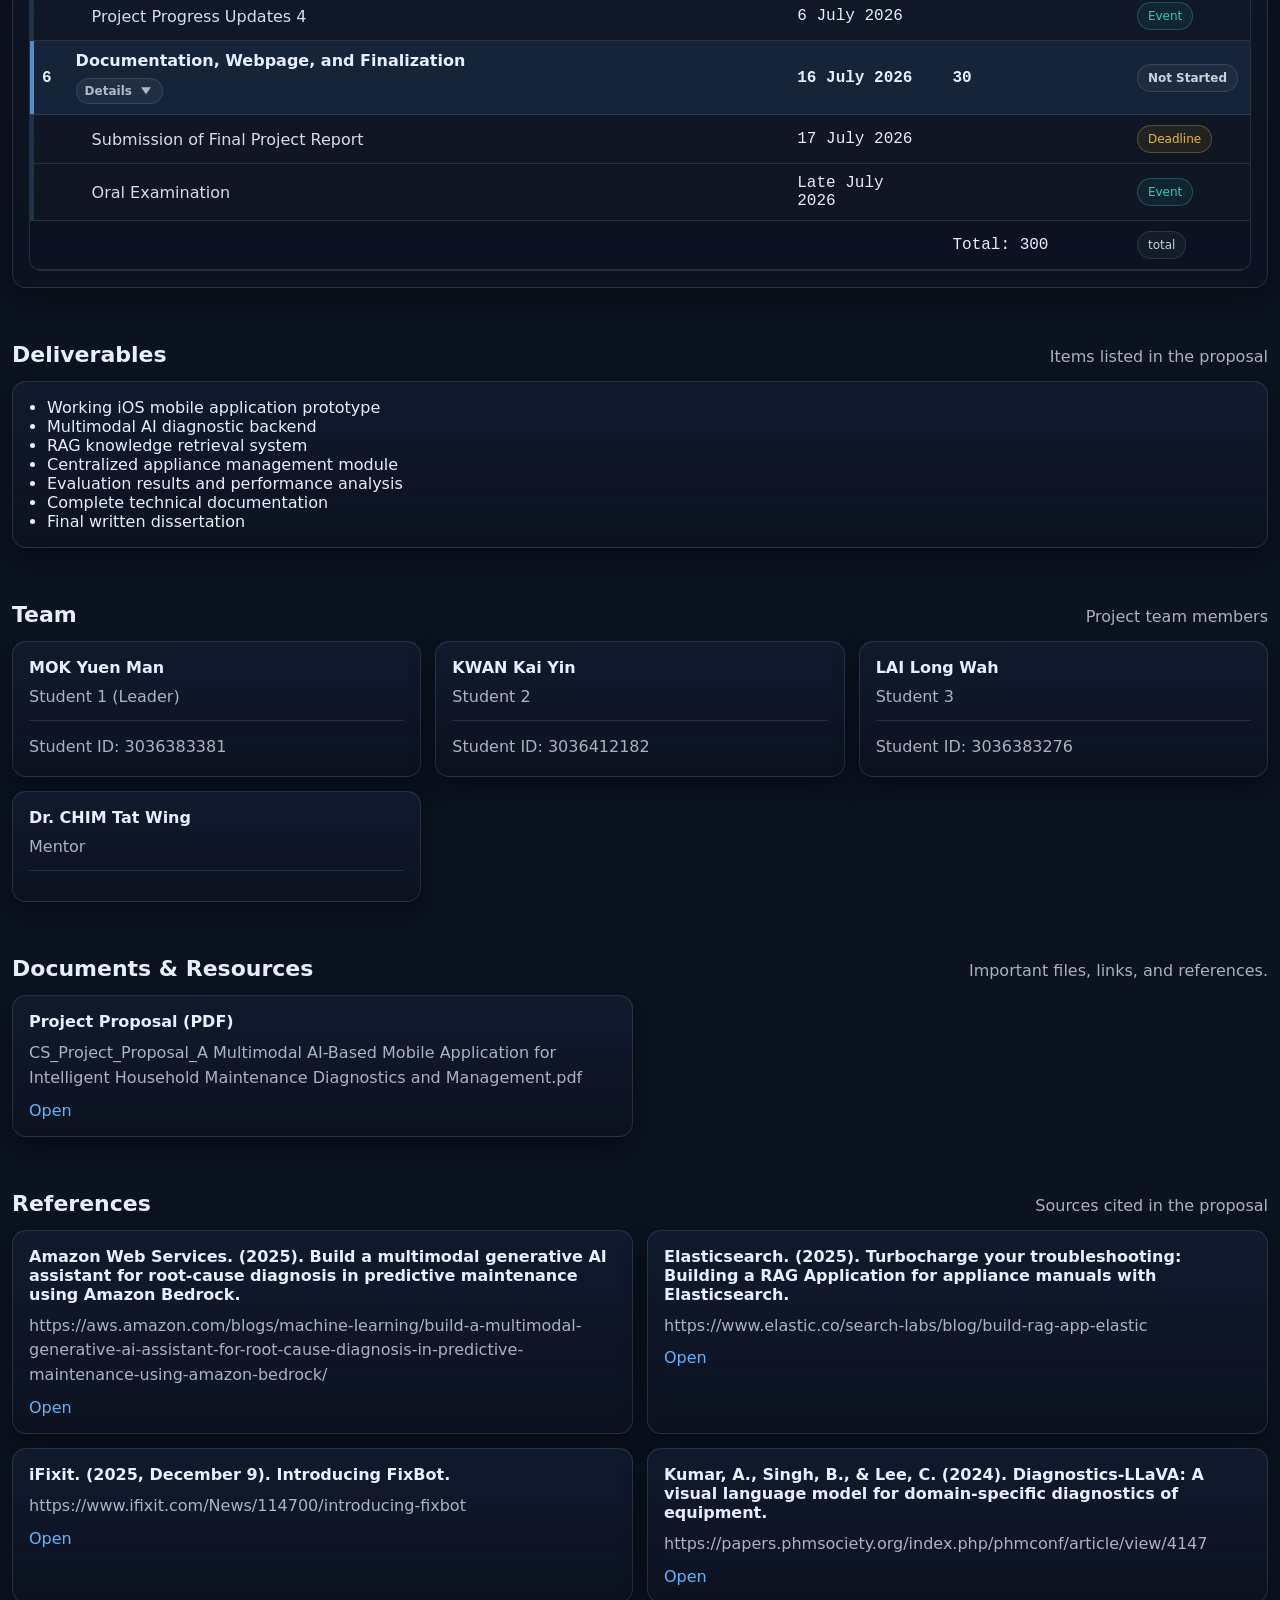
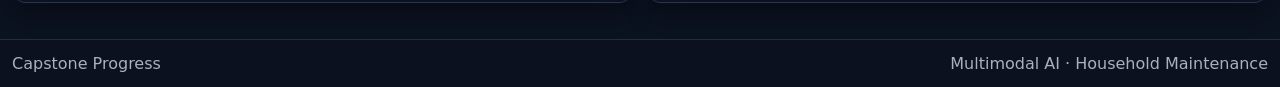
==== commit a41ddc2d: "Add pages/update-2.html and link from index.html" ====
--- a/index.html
+++ b/index.html
@@ -19,7 +19,8 @@
           <a href="#literature">Literature</a>
           <a href="#methodology">Methodology</a>
           <a href="#schedule">Schedule</a>
-          <a href="./pages/update-1.html">Update 1 <span class="new-badge">New</span></a>
+          <a href="./pages/update-1.html">Update 1</a>
+          <a href="./pages/update-2.html">Update 2 <span class="new-badge">New</span></a>
           <a href="#deliverables-section">Deliverables</a>
           <a href="#team">Team</a>
           <a href="#documents">Documents</a>
@@ -92,7 +93,16 @@
                       <path d="M7 8h10"></path>
                       <path d="M7 16h10"></path>
                       <path d="M5 12h14"></path></svg></span
-                  ><span>Progress Update 1</span><span class="new-badge">New</span></a
+                  ><span>Progress Update 1</span></a
+                >
+                <a class="quick-link" href="./pages/update-2.html"
+                  ><span class="icon" aria-hidden="true"
+                    ><svg viewBox="0 0 24 24">
+                      <path d="M12 3v18"></path>
+                      <path d="M7 8h10"></path>
+                      <path d="M7 16h10"></path>
+                      <path d="M5 12h14"></path></svg></span
+                  ><span>Progress Update 2</span><span class="new-badge">New</span></a
                 >
                 <a class="quick-link" href="#deliverables-section"
                   ><span class="icon" aria-hidden="true"
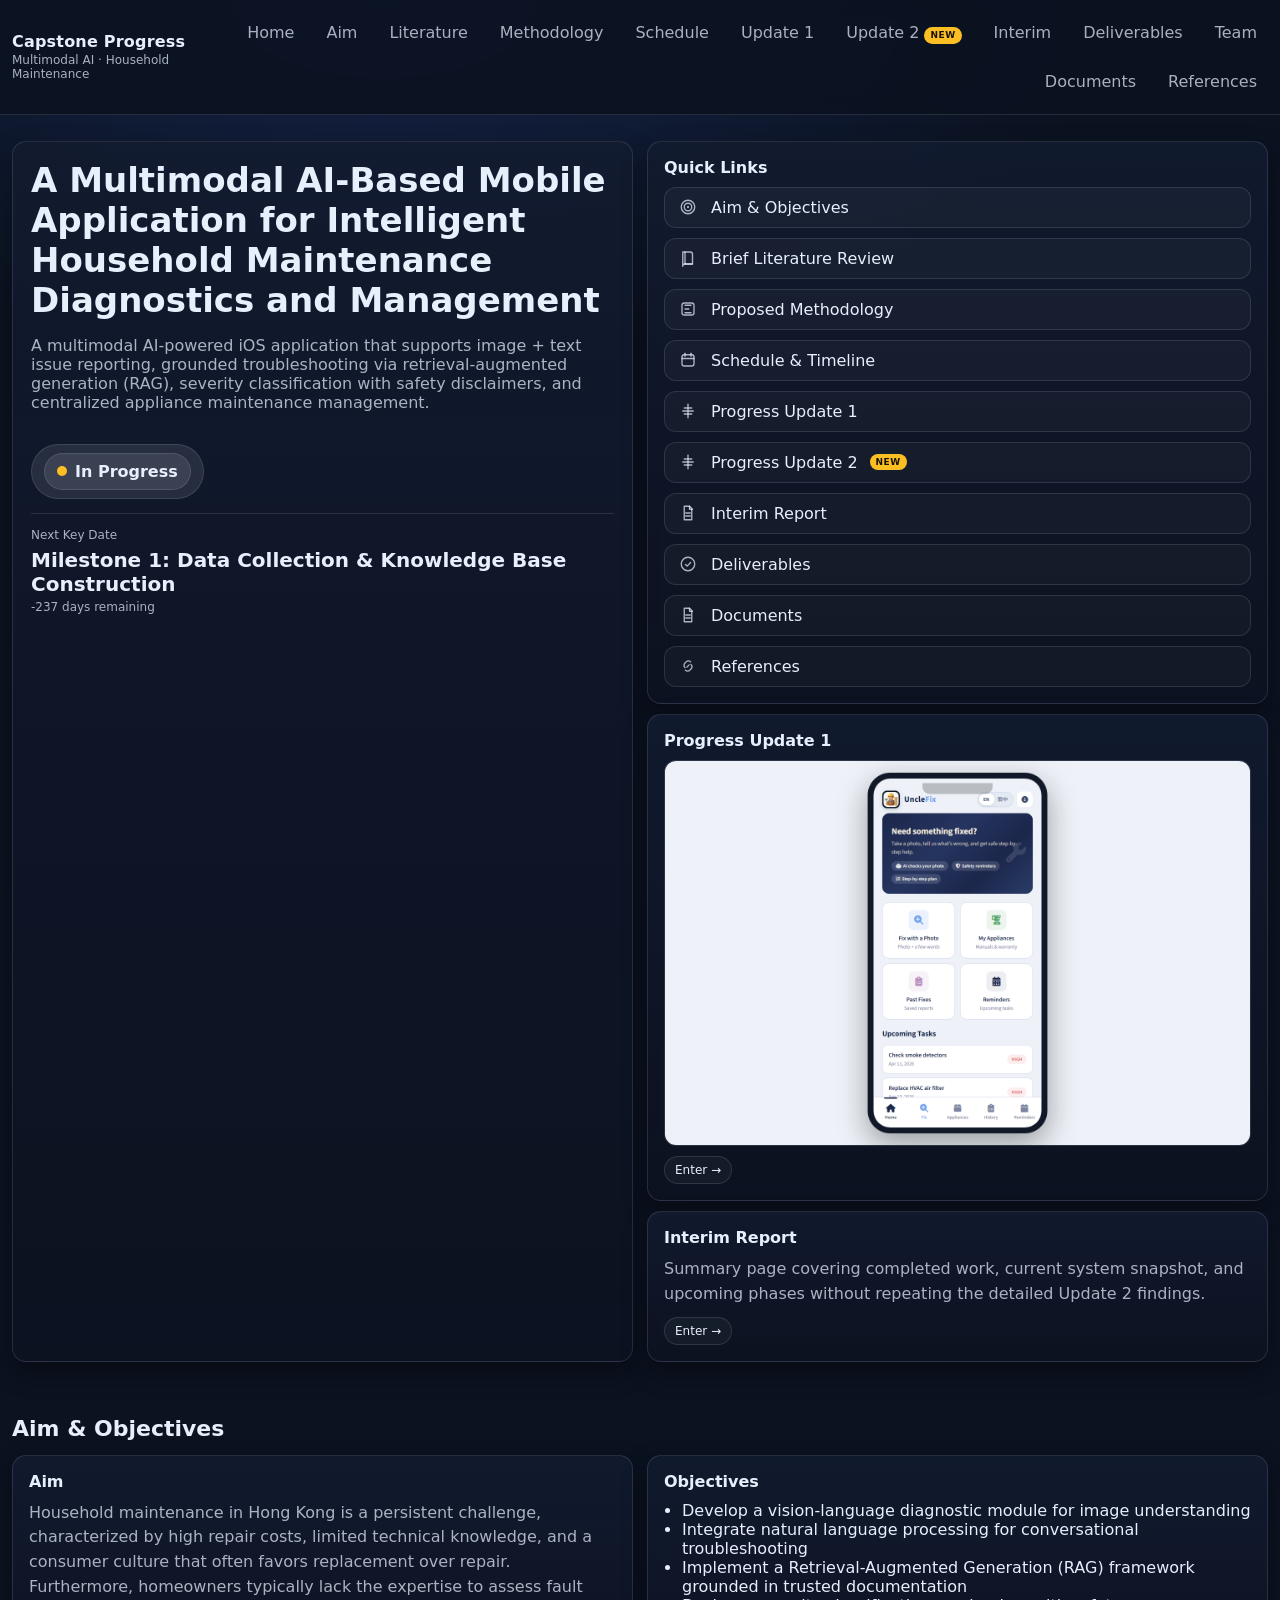
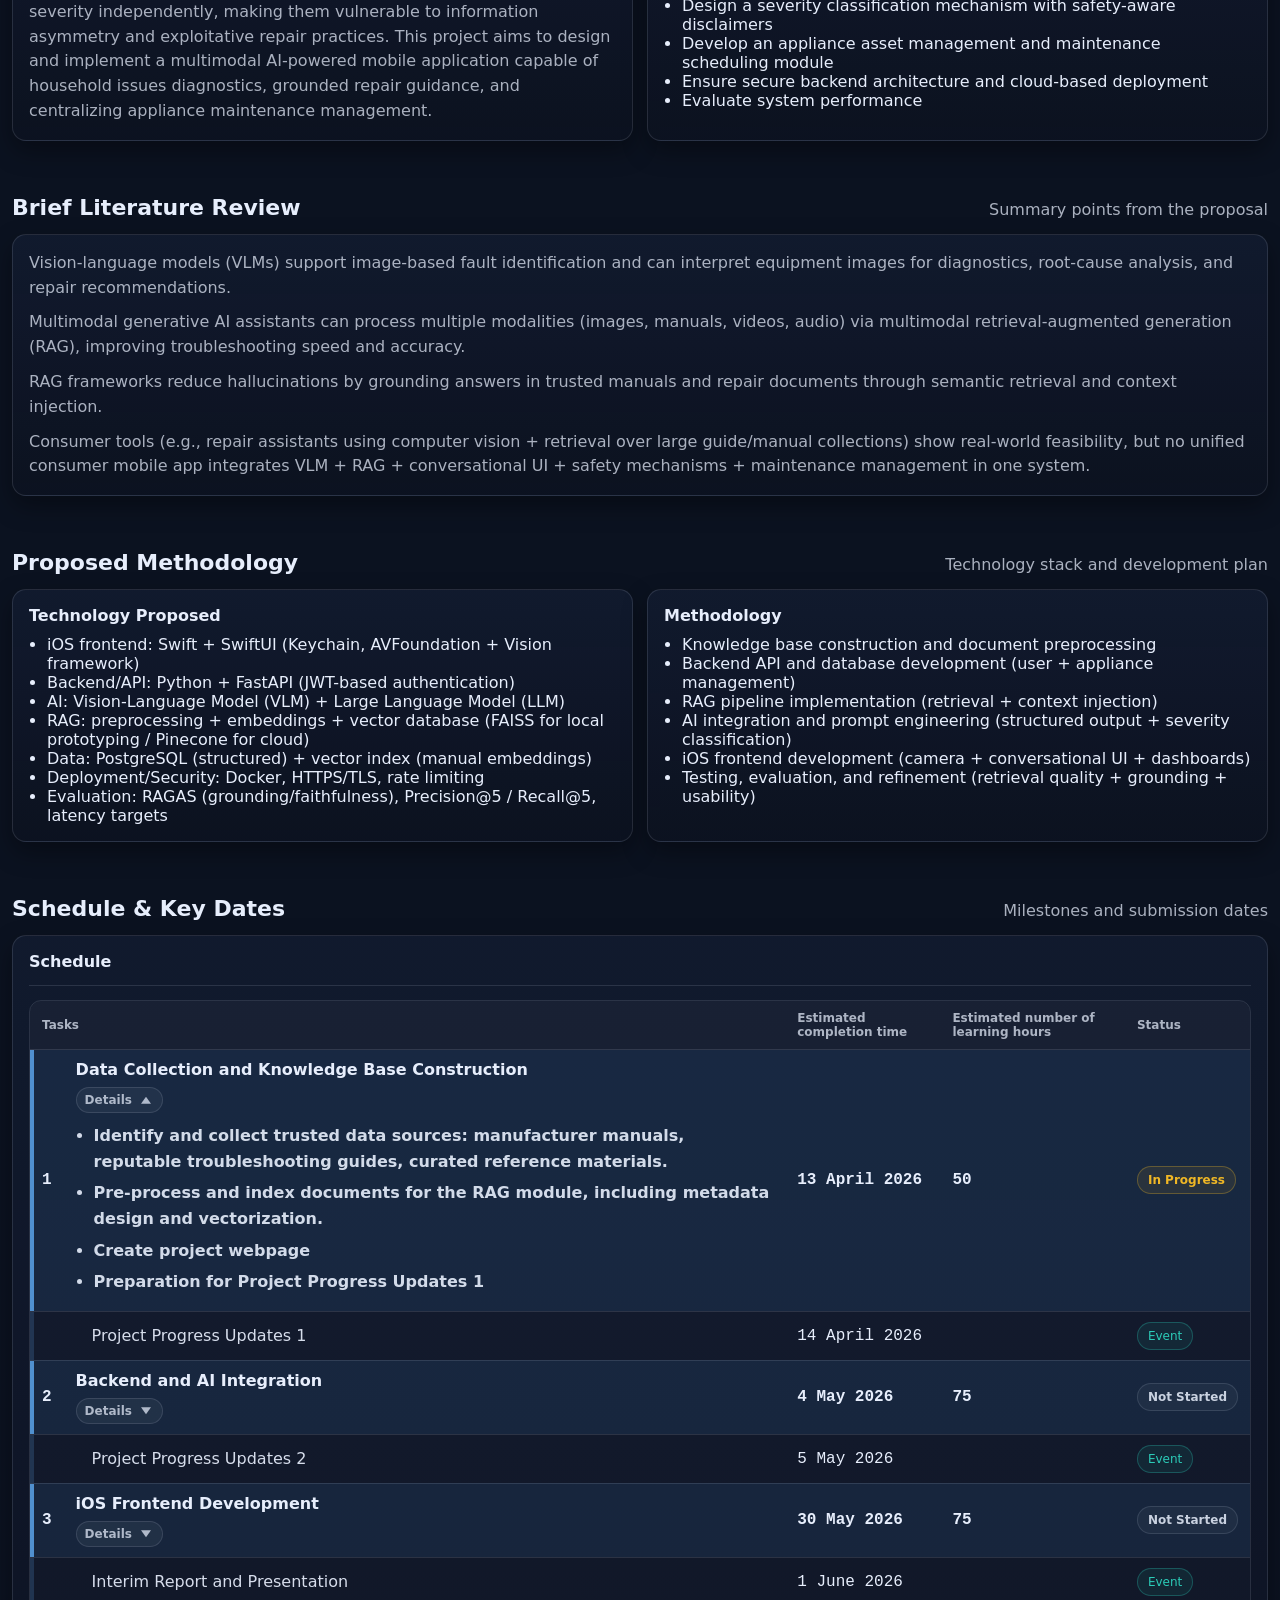
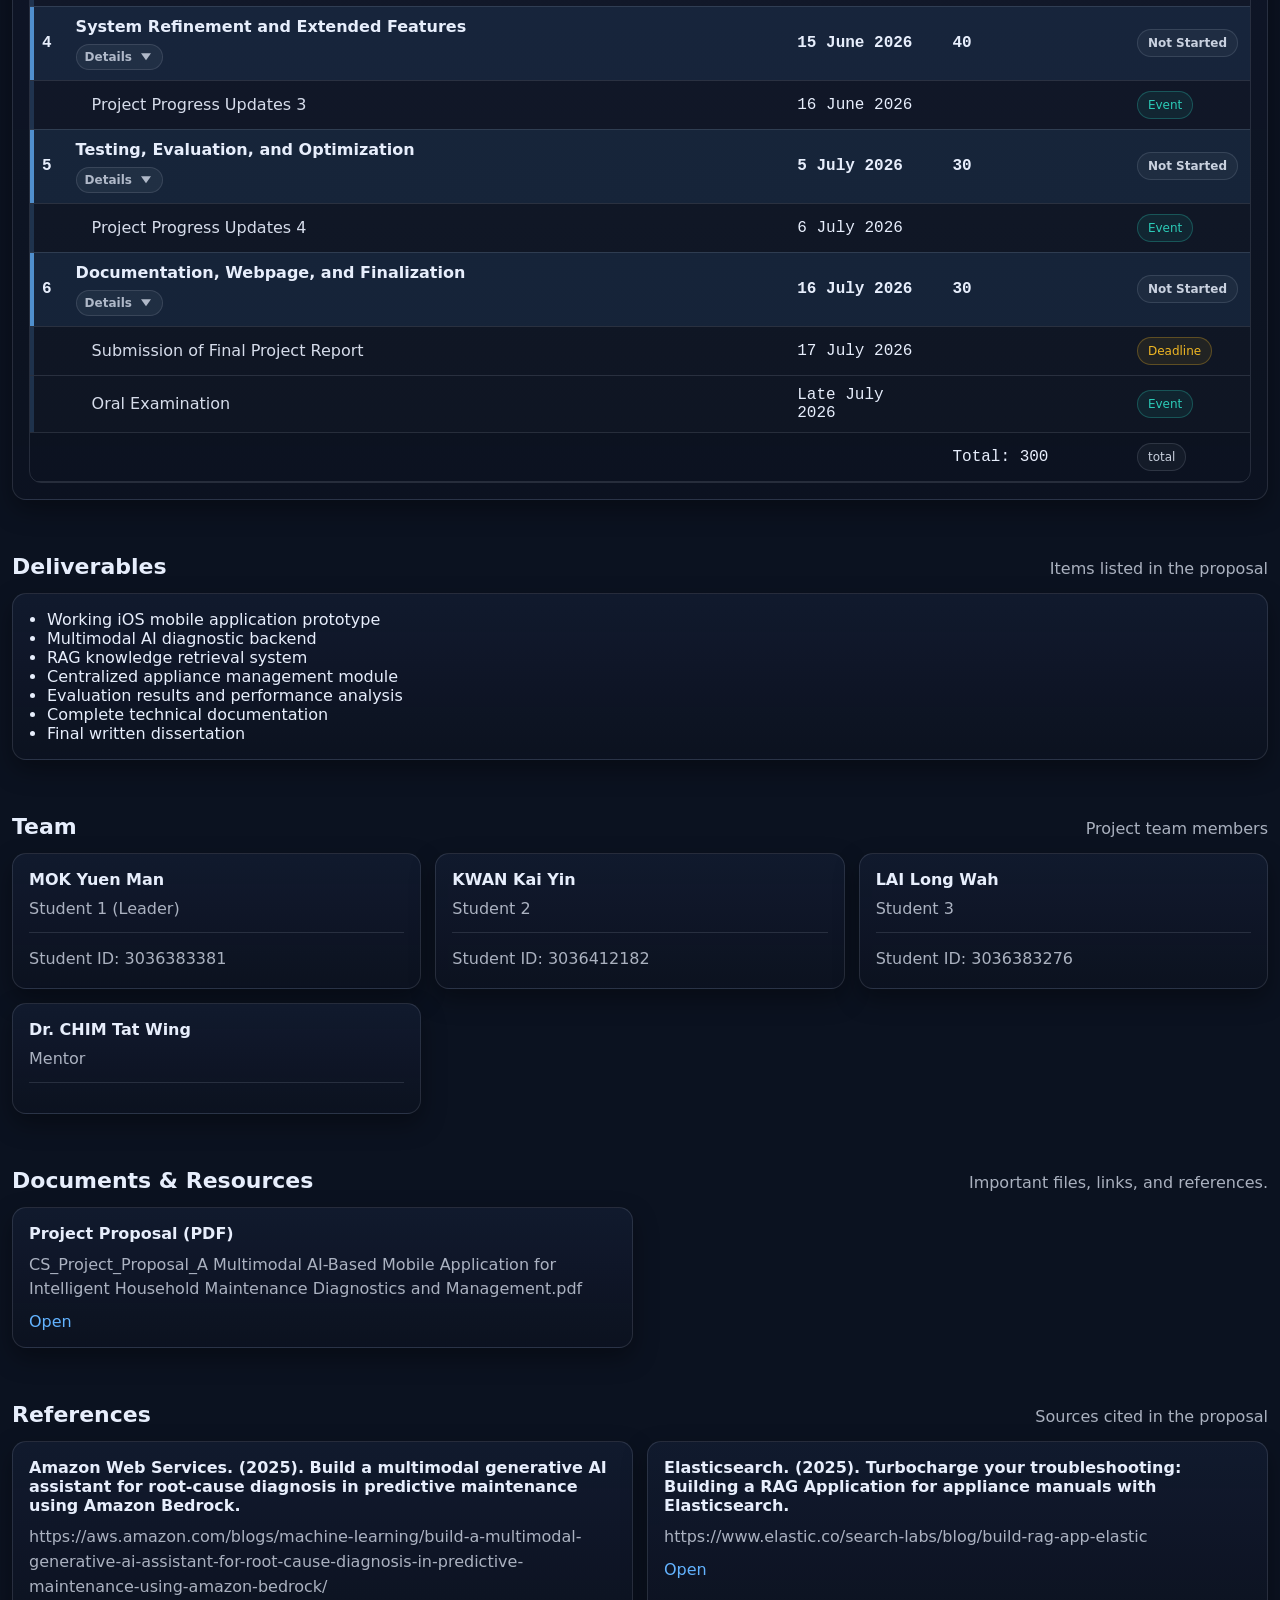
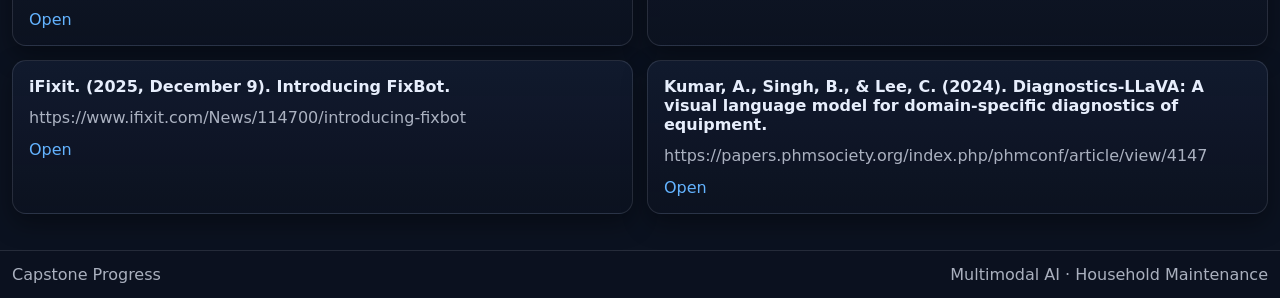
==== commit 1029428d: "Add interim report page and assets Add a new Interim Report page (pages/interim.html) with architect" ====
--- a/index.html
+++ b/index.html
@@ -21,6 +21,7 @@
           <a href="#schedule">Schedule</a>
           <a href="./pages/update-1.html">Update 1</a>
           <a href="./pages/update-2.html">Update 2 <span class="new-badge">New</span></a>
+          <a href="./pages/interim.html">Interim</a>
           <a href="#deliverables-section">Deliverables</a>
           <a href="#team">Team</a>
           <a href="#documents">Documents</a>
@@ -104,6 +105,15 @@
                       <path d="M5 12h14"></path></svg></span
                   ><span>Progress Update 2</span><span class="new-badge">New</span></a
                 >
+                <a class="quick-link" href="./pages/interim.html"
+                  ><span class="icon" aria-hidden="true"
+                    ><svg viewBox="0 0 24 24">
+                      <path d="M7 3h7l3 3v15H7z"></path>
+                      <path d="M14 3v4h4"></path>
+                      <path d="M9 12h6"></path>
+                      <path d="M9 16h6"></path></svg></span
+                  ><span>Interim Report</span></a
+                >
                 <a class="quick-link" href="#deliverables-section"
                   ><span class="icon" aria-hidden="true"
                     ><svg viewBox="0 0 24 24">
@@ -139,6 +149,13 @@
                 <a class="task-view" href="./pages/update-1.html">Enter →</a>
               </div>
             </div>
+            <div class="card">
+              <div class="card-title">Interim Report</div>
+              <p class="body muted">Summary page covering completed work, current system snapshot, and upcoming phases without repeating the detailed Update 2 findings.</p>
+              <div class="media-caption">
+                <a class="task-view" href="./pages/interim.html">Enter →</a>
+              </div>
+            </div>
           </div>
         </div>
       </section>
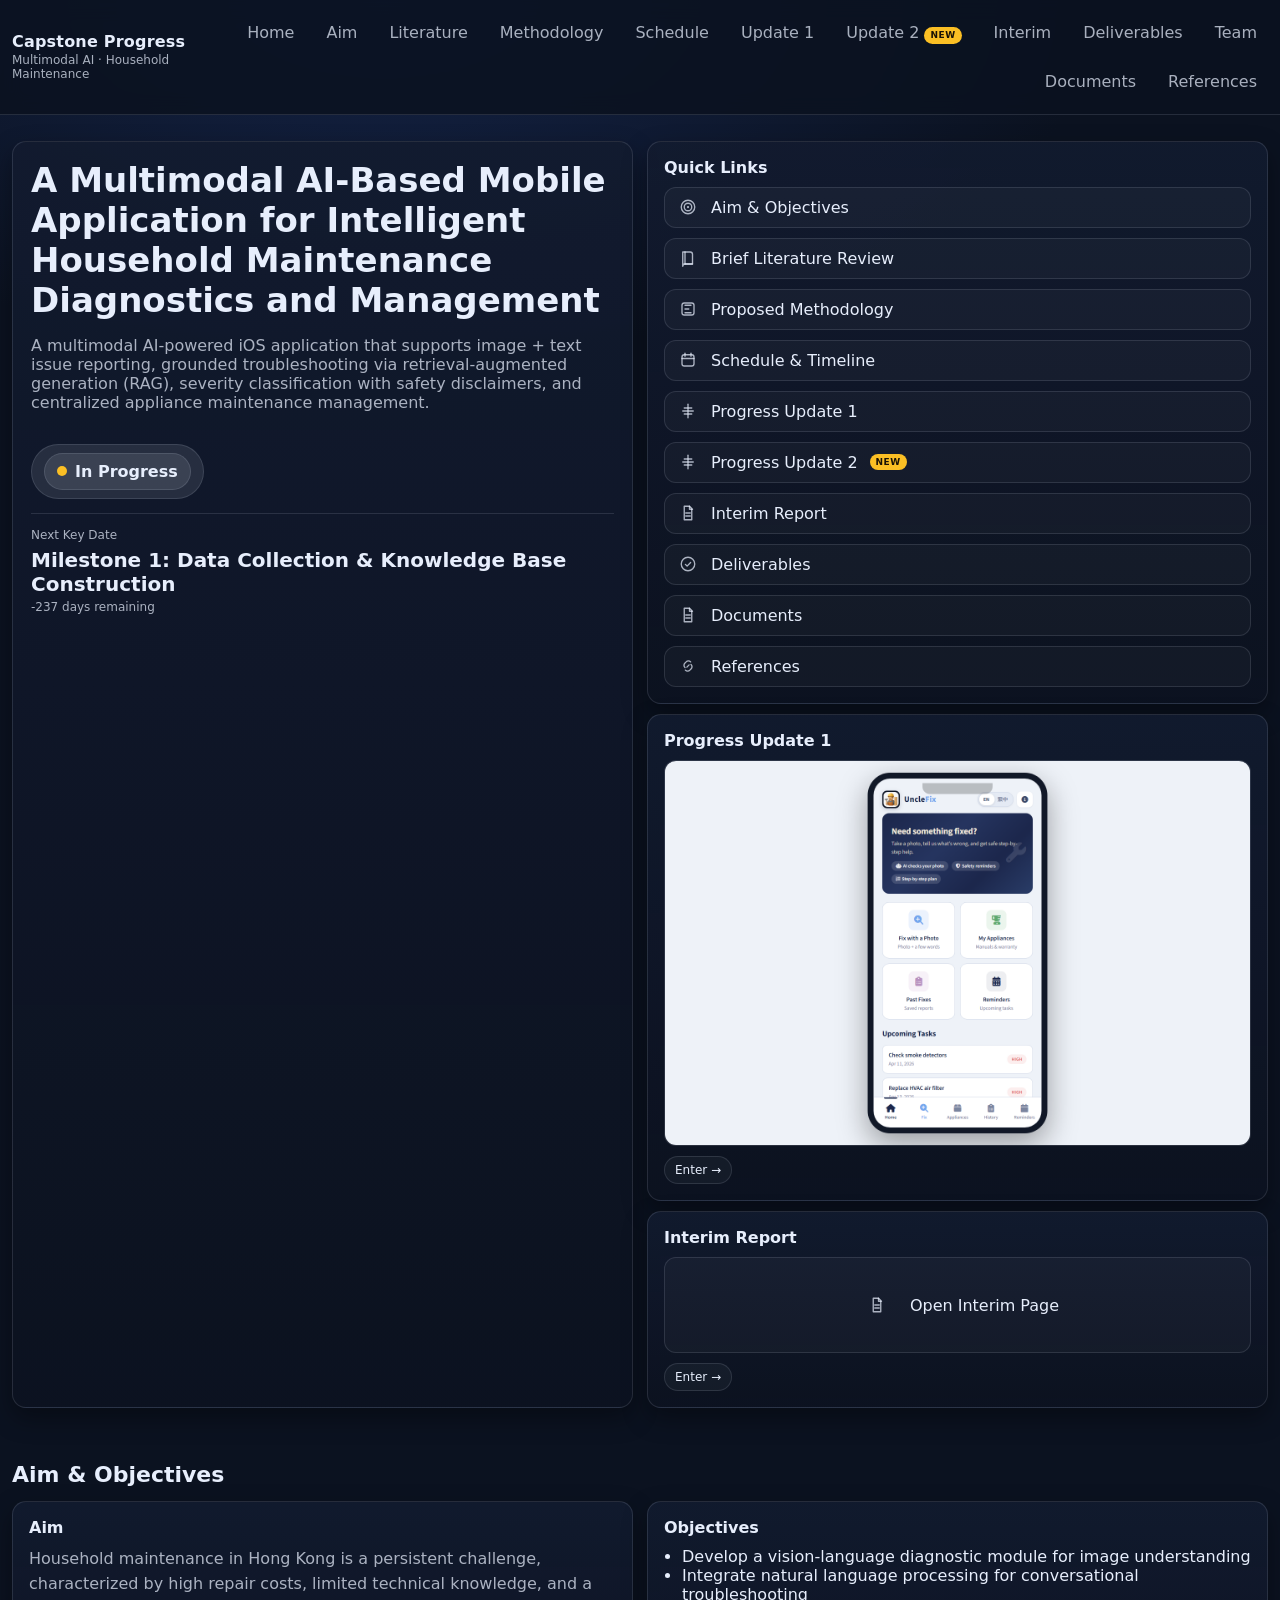
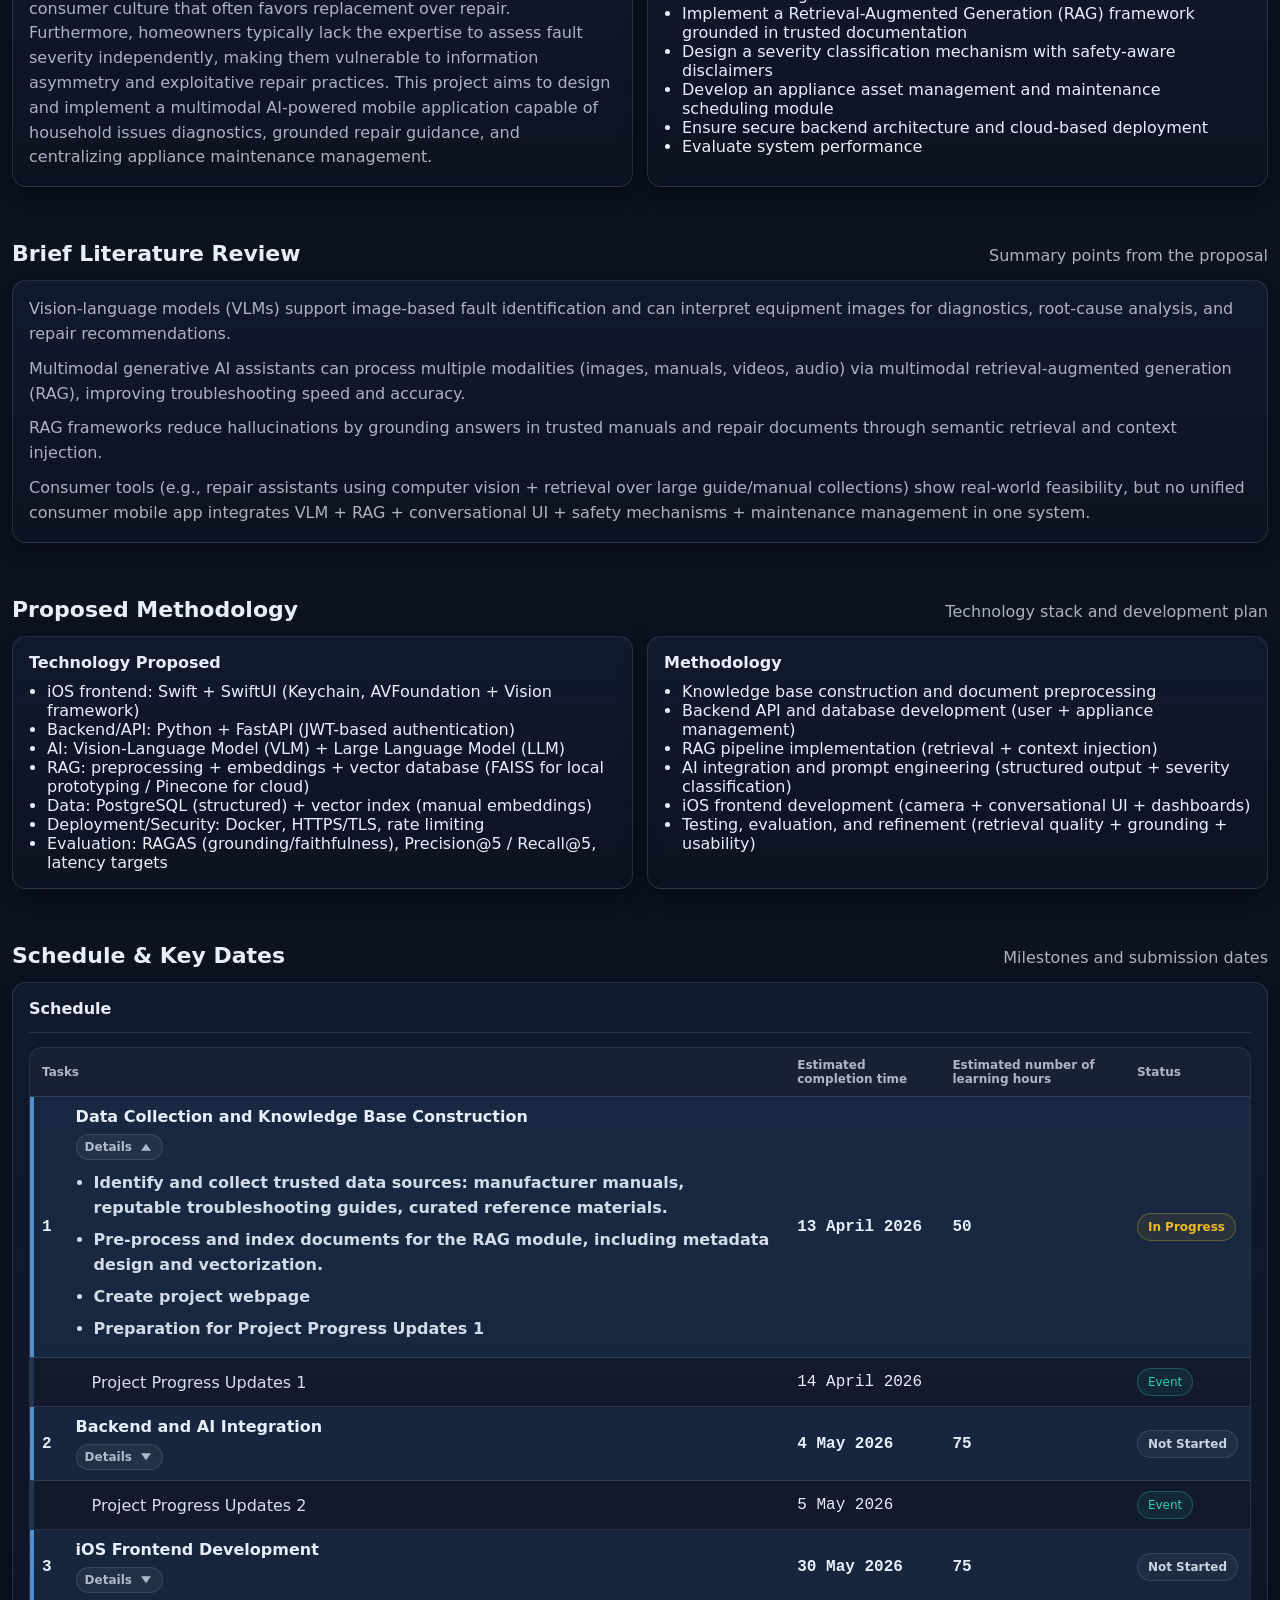
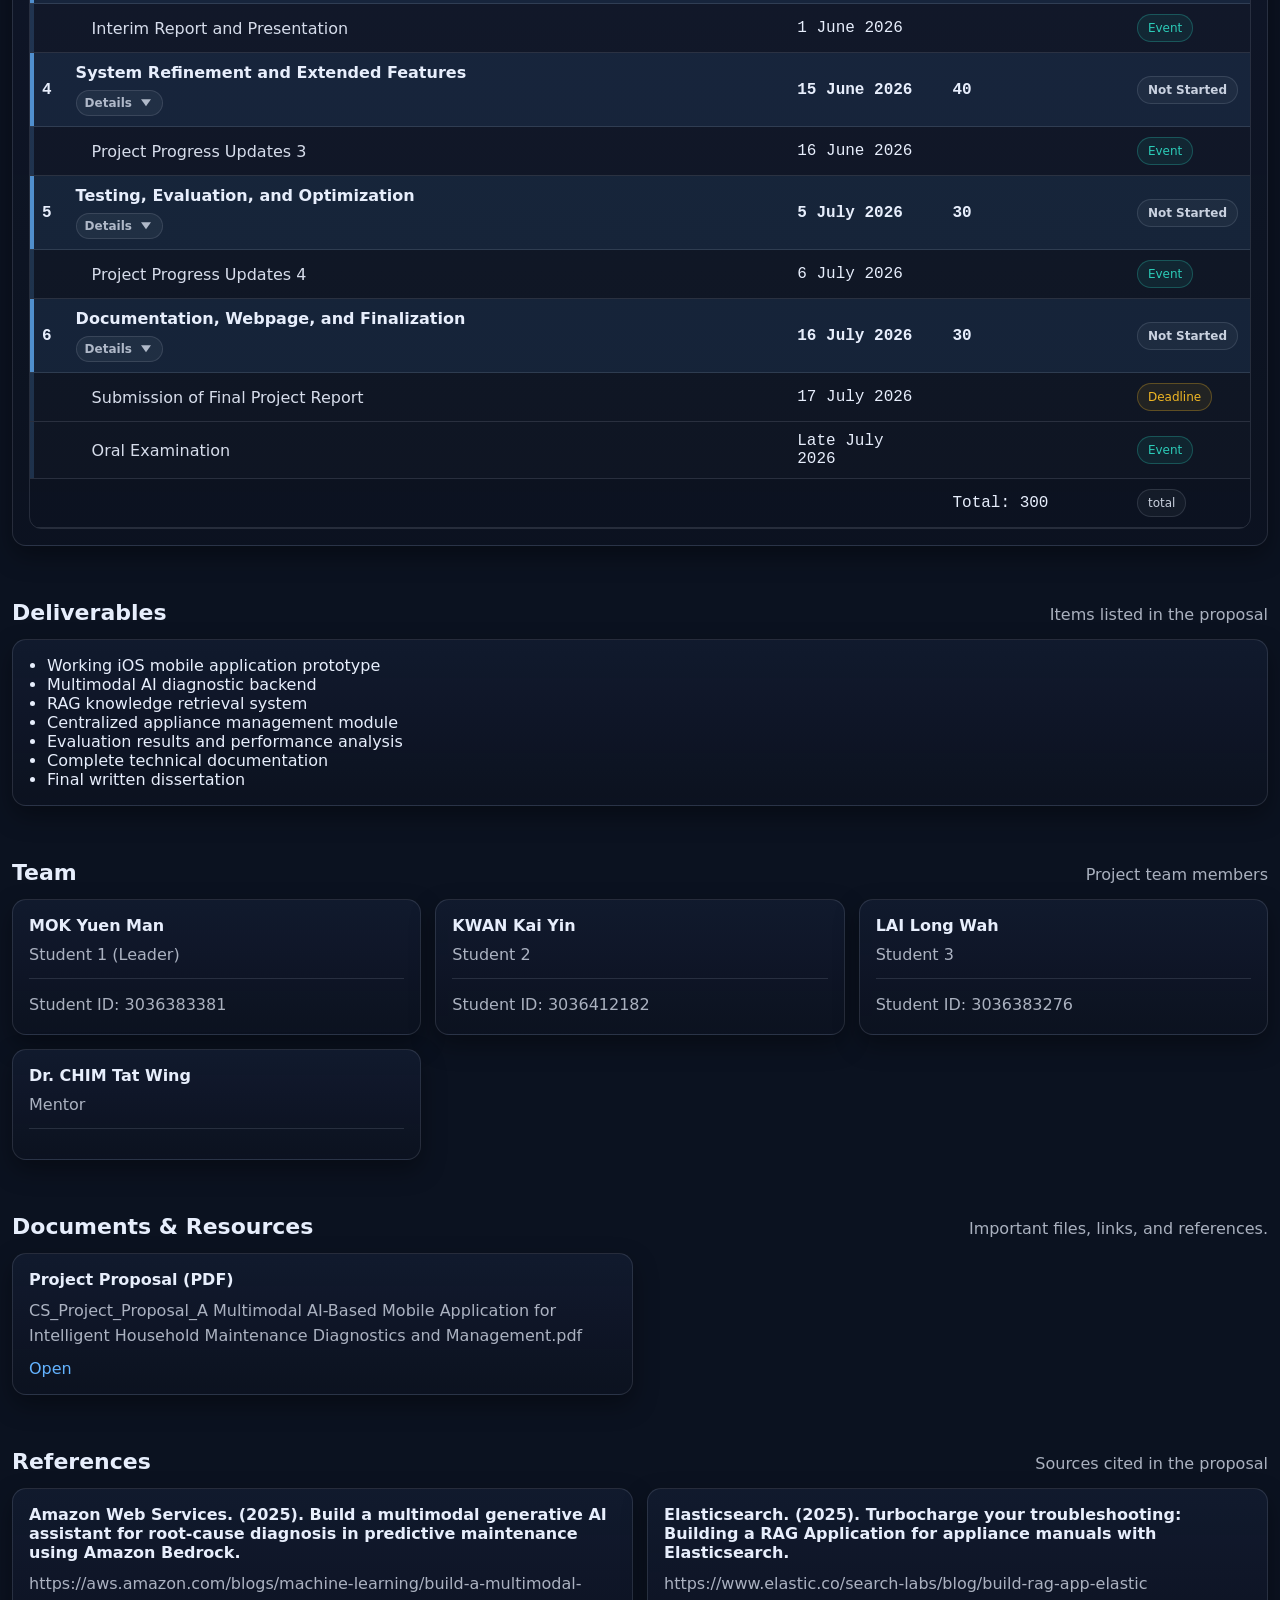
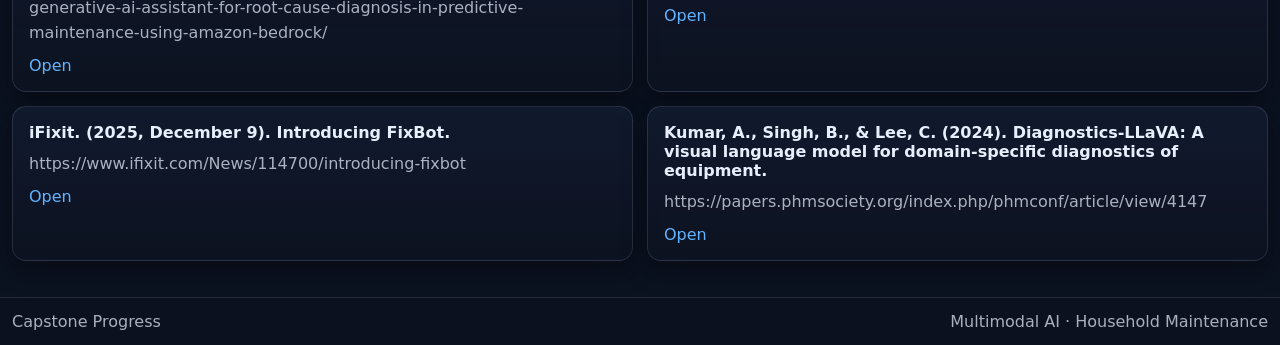
==== commit abc9af78: "Add quick-link CTA for Interim Report Replace the muted paragraph in the Interim Report card with a " ====
--- a/index.html
+++ b/index.html
@@ -151,7 +151,15 @@
             </div>
             <div class="card">
               <div class="card-title">Interim Report</div>
-              <p class="body muted">Summary page covering completed work, current system snapshot, and upcoming phases without repeating the detailed Update 2 findings.</p>
+              <a class="quick-link" href="./pages/interim.html" style="justify-content: center; padding: 18px 16px; min-height: 96px;">
+                <span class="icon" aria-hidden="true" style="width: 42px; height: 42px;"
+                  ><svg viewBox="0 0 24 24">
+                    <path d="M7 3h7l3 3v15H7z"></path>
+                    <path d="M14 3v4h4"></path>
+                    <path d="M9 12h6"></path>
+                    <path d="M9 16h6"></path></svg></span
+                ><span>Open Interim Page</span></a
+              >
               <div class="media-caption">
                 <a class="task-view" href="./pages/interim.html">Enter →</a>
               </div>
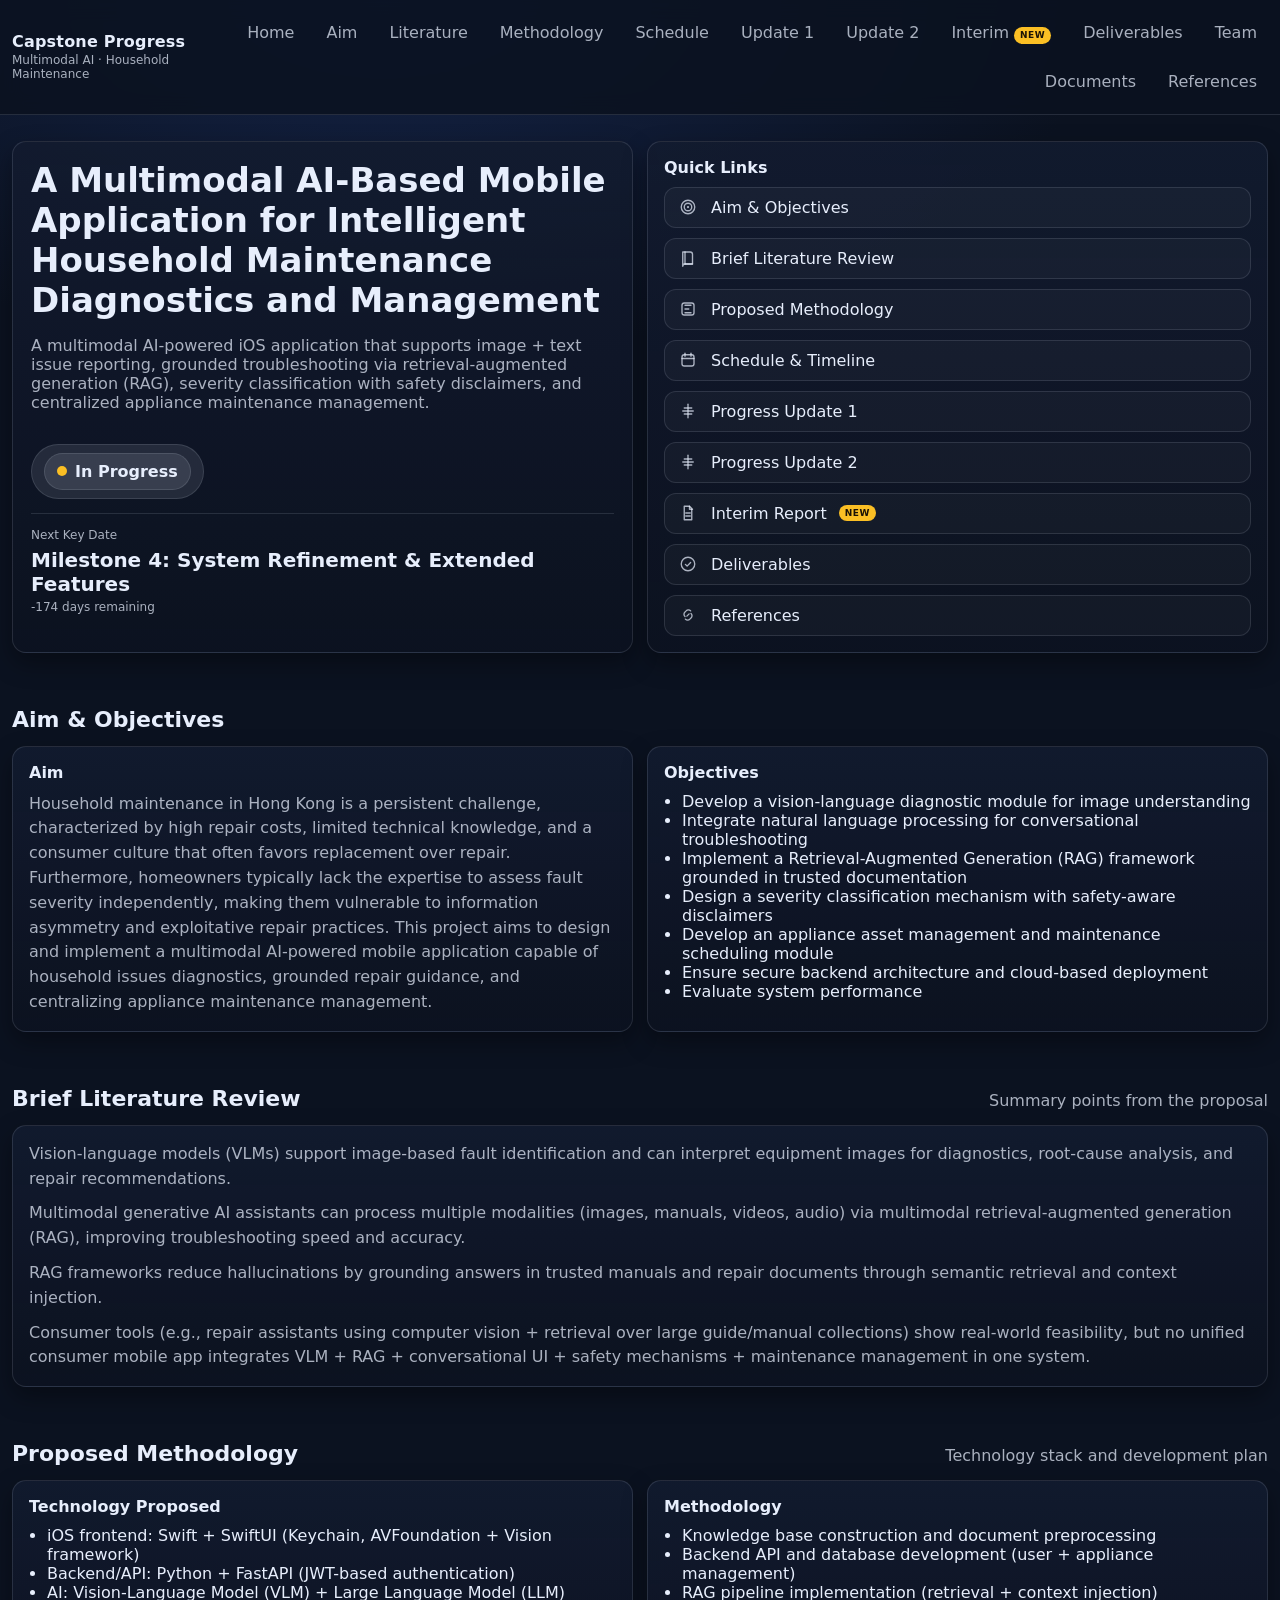
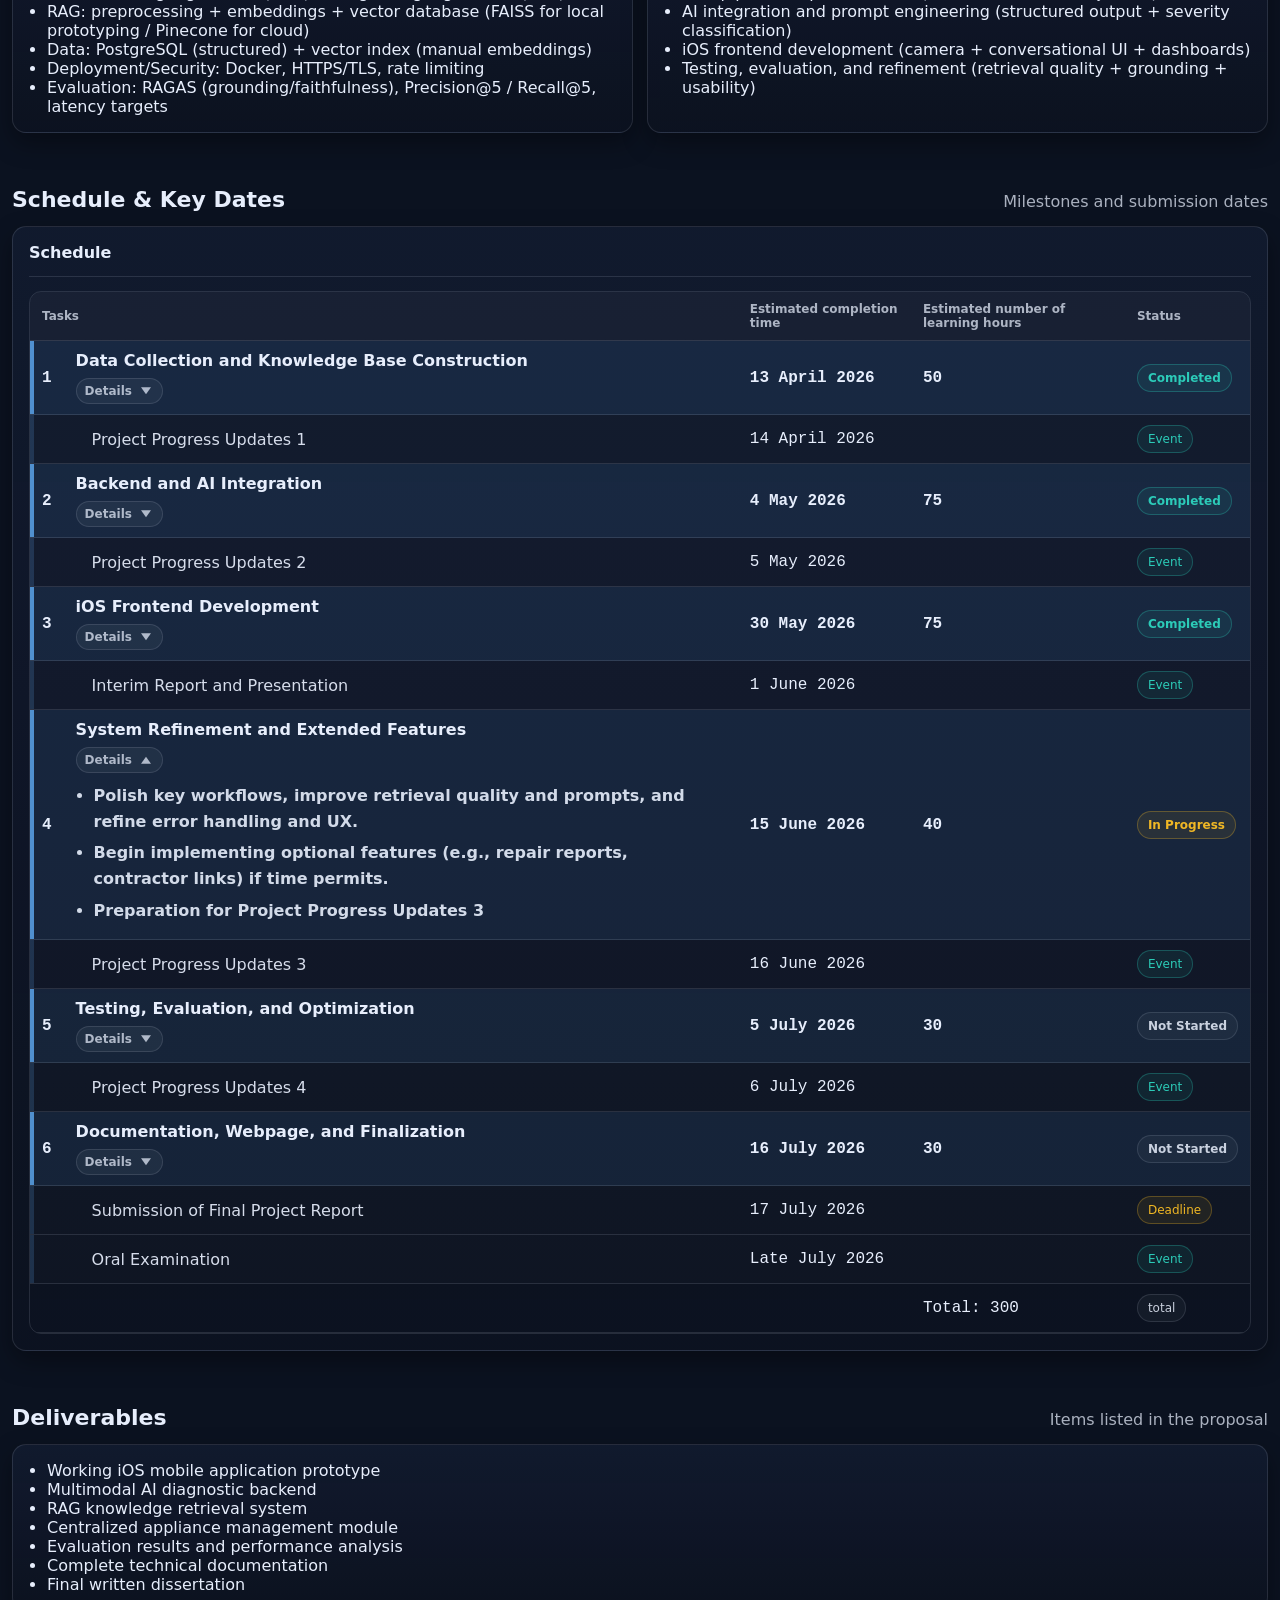
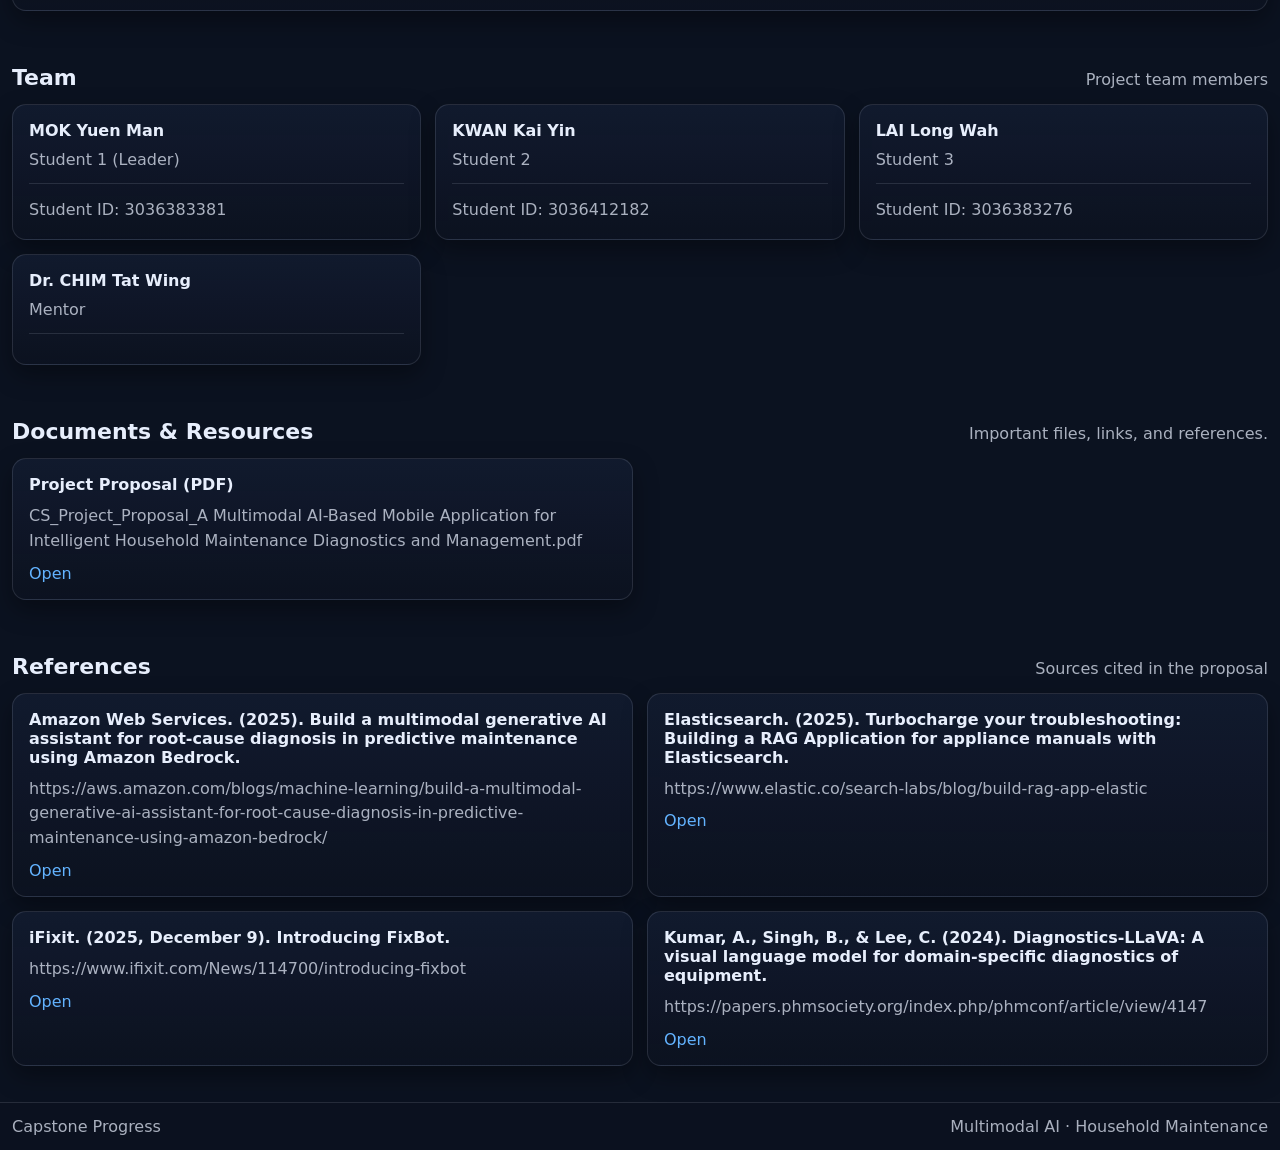
==== commit c6c60518: "Update milestone statuses and add interim UI styles Mark several schedule items as completed in app." ====
--- a/index.html
+++ b/index.html
@@ -20,8 +20,8 @@
           <a href="#methodology">Methodology</a>
           <a href="#schedule">Schedule</a>
           <a href="./pages/update-1.html">Update 1</a>
-          <a href="./pages/update-2.html">Update 2 <span class="new-badge">New</span></a>
-          <a href="./pages/interim.html">Interim</a>
+          <a href="./pages/update-2.html">Update 2</a>
+          <a href="./pages/interim.html">Interim <span class="new-badge">New</span></a>
           <a href="#deliverables-section">Deliverables</a>
           <a href="#team">Team</a>
           <a href="#documents">Documents</a>
@@ -103,7 +103,7 @@
                       <path d="M7 8h10"></path>
                       <path d="M7 16h10"></path>
                       <path d="M5 12h14"></path></svg></span
-                  ><span>Progress Update 2</span><span class="new-badge">New</span></a
+                  ><span>Progress Update 2</span></a
                 >
                 <a class="quick-link" href="./pages/interim.html"
                   ><span class="icon" aria-hidden="true"
@@ -112,7 +112,7 @@
                       <path d="M14 3v4h4"></path>
                       <path d="M9 12h6"></path>
                       <path d="M9 16h6"></path></svg></span
-                  ><span>Interim Report</span></a
+                  ><span>Interim Report</span><span class="new-badge">New</span></a
                 >
                 <a class="quick-link" href="#deliverables-section"
                   ><span class="icon" aria-hidden="true"
@@ -120,15 +120,6 @@
                       <circle cx="12" cy="12" r="9"></circle>
                       <path d="M8.5 12.5l2.3 2.3L15.5 10"></path></svg></span
                   ><span>Deliverables</span></a
-                >
-                <a class="quick-link" href="#documents"
-                  ><span class="icon" aria-hidden="true"
-                    ><svg viewBox="0 0 24 24">
-                      <path d="M7 3h7l3 3v15H7z"></path>
-                      <path d="M14 3v4h4"></path>
-                      <path d="M9 12h6"></path>
-                      <path d="M9 16h6"></path></svg></span
-                  ><span>Documents</span></a
                 >
                 <a class="quick-link" href="#references"
                   ><span class="icon" aria-hidden="true"
@@ -138,30 +129,6 @@
                       <path d="M16 10a4 4 0 0 1 0 6l-1.5 1.5a4 4 0 0 1-6 0"></path></svg></span
                   ><span>References</span></a
                 >
-              </div>
-            </div>
-            <div class="card">
-              <div class="card-title">Progress Update 1</div>
-              <a href="./pages/update-1.html">
-                <img class="media-img" id="demoFlowImg" src="./assets/screenshots/update-1/update-1-flow-1-home.png" alt="Demo flow step" />
-              </a>
-              <div class="media-caption">
-                <a class="task-view" href="./pages/update-1.html">Enter →</a>
-              </div>
-            </div>
-            <div class="card">
-              <div class="card-title">Interim Report</div>
-              <a class="quick-link" href="./pages/interim.html" style="justify-content: center; padding: 18px 16px; min-height: 96px;">
-                <span class="icon" aria-hidden="true" style="width: 42px; height: 42px;"
-                  ><svg viewBox="0 0 24 24">
-                    <path d="M7 3h7l3 3v15H7z"></path>
-                    <path d="M14 3v4h4"></path>
-                    <path d="M9 12h6"></path>
-                    <path d="M9 16h6"></path></svg></span
-                ><span>Open Interim Page</span></a
-              >
-              <div class="media-caption">
-                <a class="task-view" href="./pages/interim.html">Enter →</a>
               </div>
             </div>
           </div>
--- a/styles.css
+++ b/styles.css
@@ -83,6 +83,53 @@
   animation: badgeBounce 2s ease-in-out infinite;
 }
 
+@keyframes interimPulse {
+  0%, 100% {
+    transform: scale(1);
+    box-shadow: 0 0 0 0 rgba(99, 179, 255, 0.35);
+  }
+  50% {
+    transform: scale(1.04);
+    box-shadow: 0 0 0 10px rgba(99, 179, 255, 0);
+  }
+}
+
+.interim-entry {
+  justify-content: space-between;
+  align-items: center;
+  gap: 16px;
+}
+
+.interim-entry-copy {
+  display: grid;
+  gap: 8px;
+}
+
+.interim-entry-title {
+  display: flex;
+  align-items: center;
+  gap: 8px;
+  font-weight: 700;
+}
+
+.interim-entry-icon {
+  width: 56px;
+  height: 56px;
+  border-radius: 18px;
+  display: inline-flex;
+  align-items: center;
+  justify-content: center;
+  background: linear-gradient(180deg, rgba(99, 179, 255, 0.22), rgba(99, 179, 255, 0.10));
+  border: 1px solid rgba(99, 179, 255, 0.35);
+  animation: interimPulse 2.2s ease-in-out infinite;
+  flex-shrink: 0;
+}
+
+.interim-entry-icon svg {
+  width: 28px;
+  height: 28px;
+}
+
 a {
   color: inherit;
   text-decoration: none;
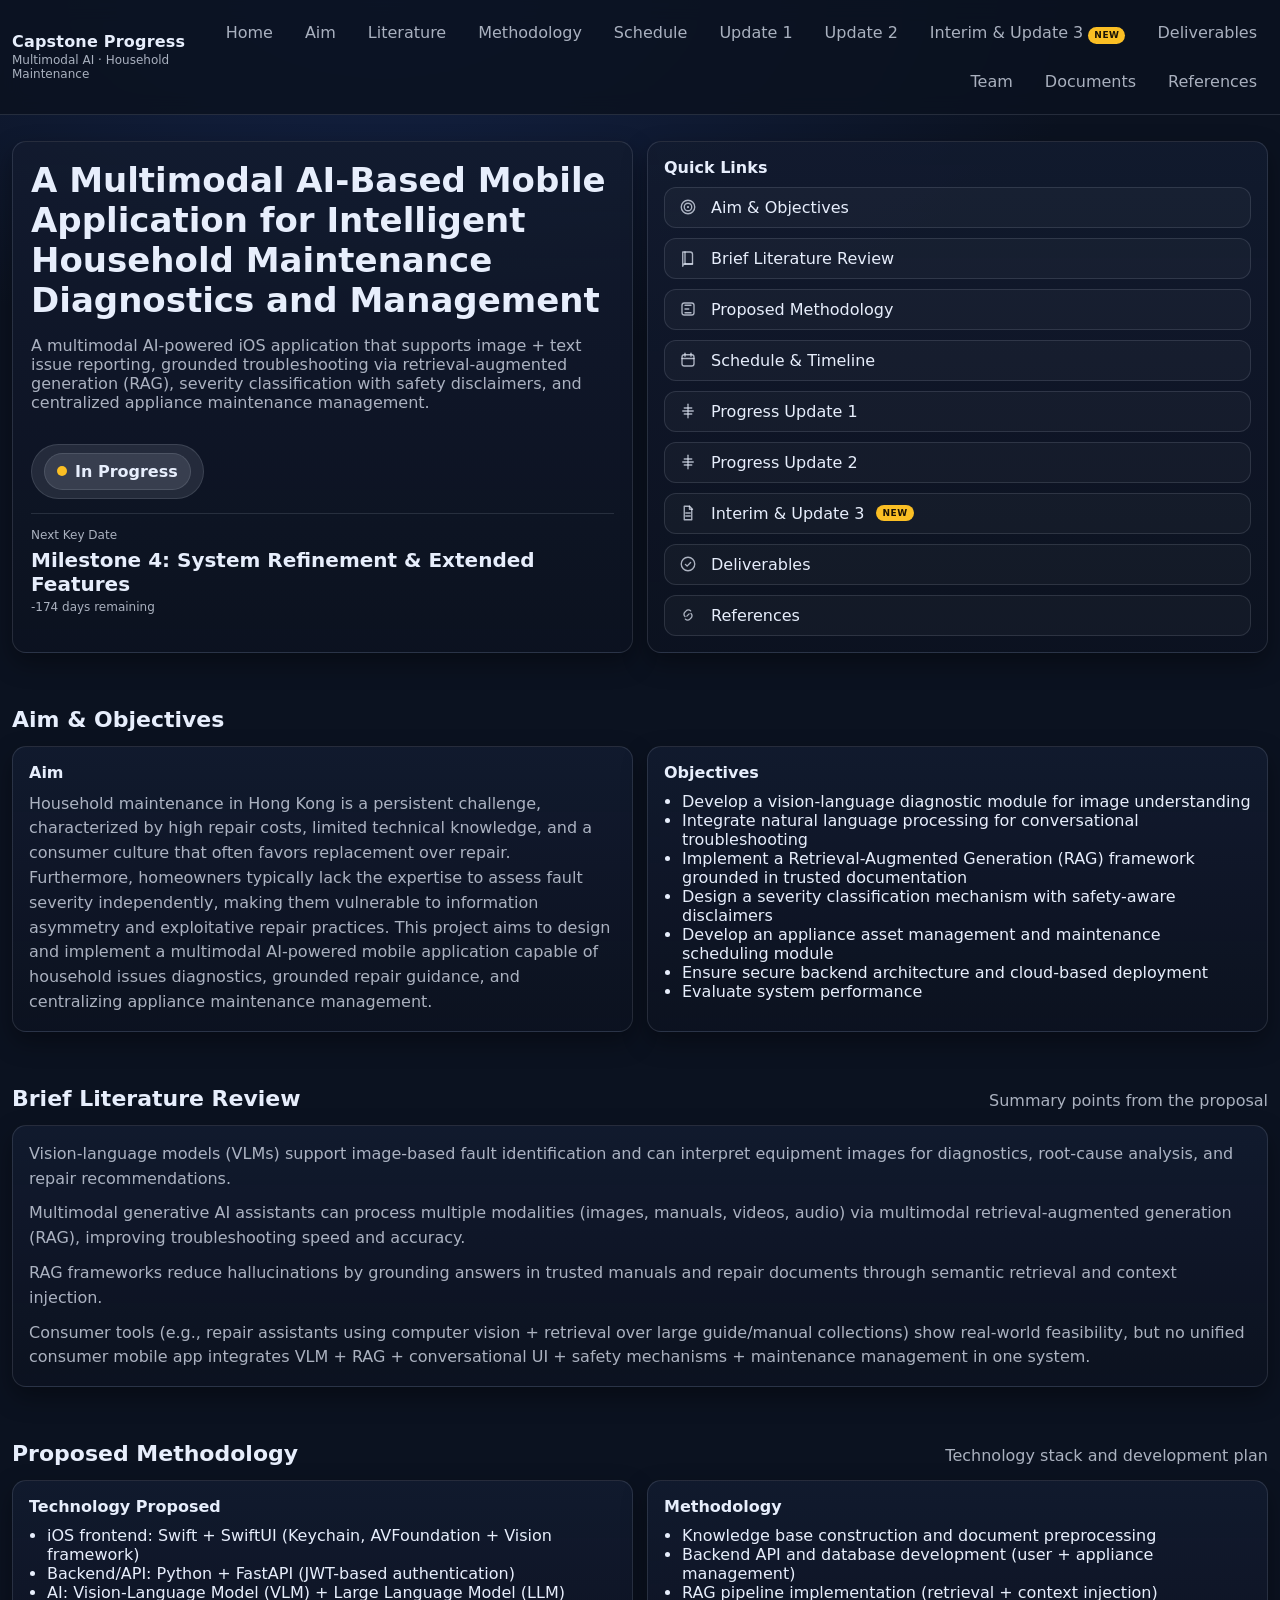
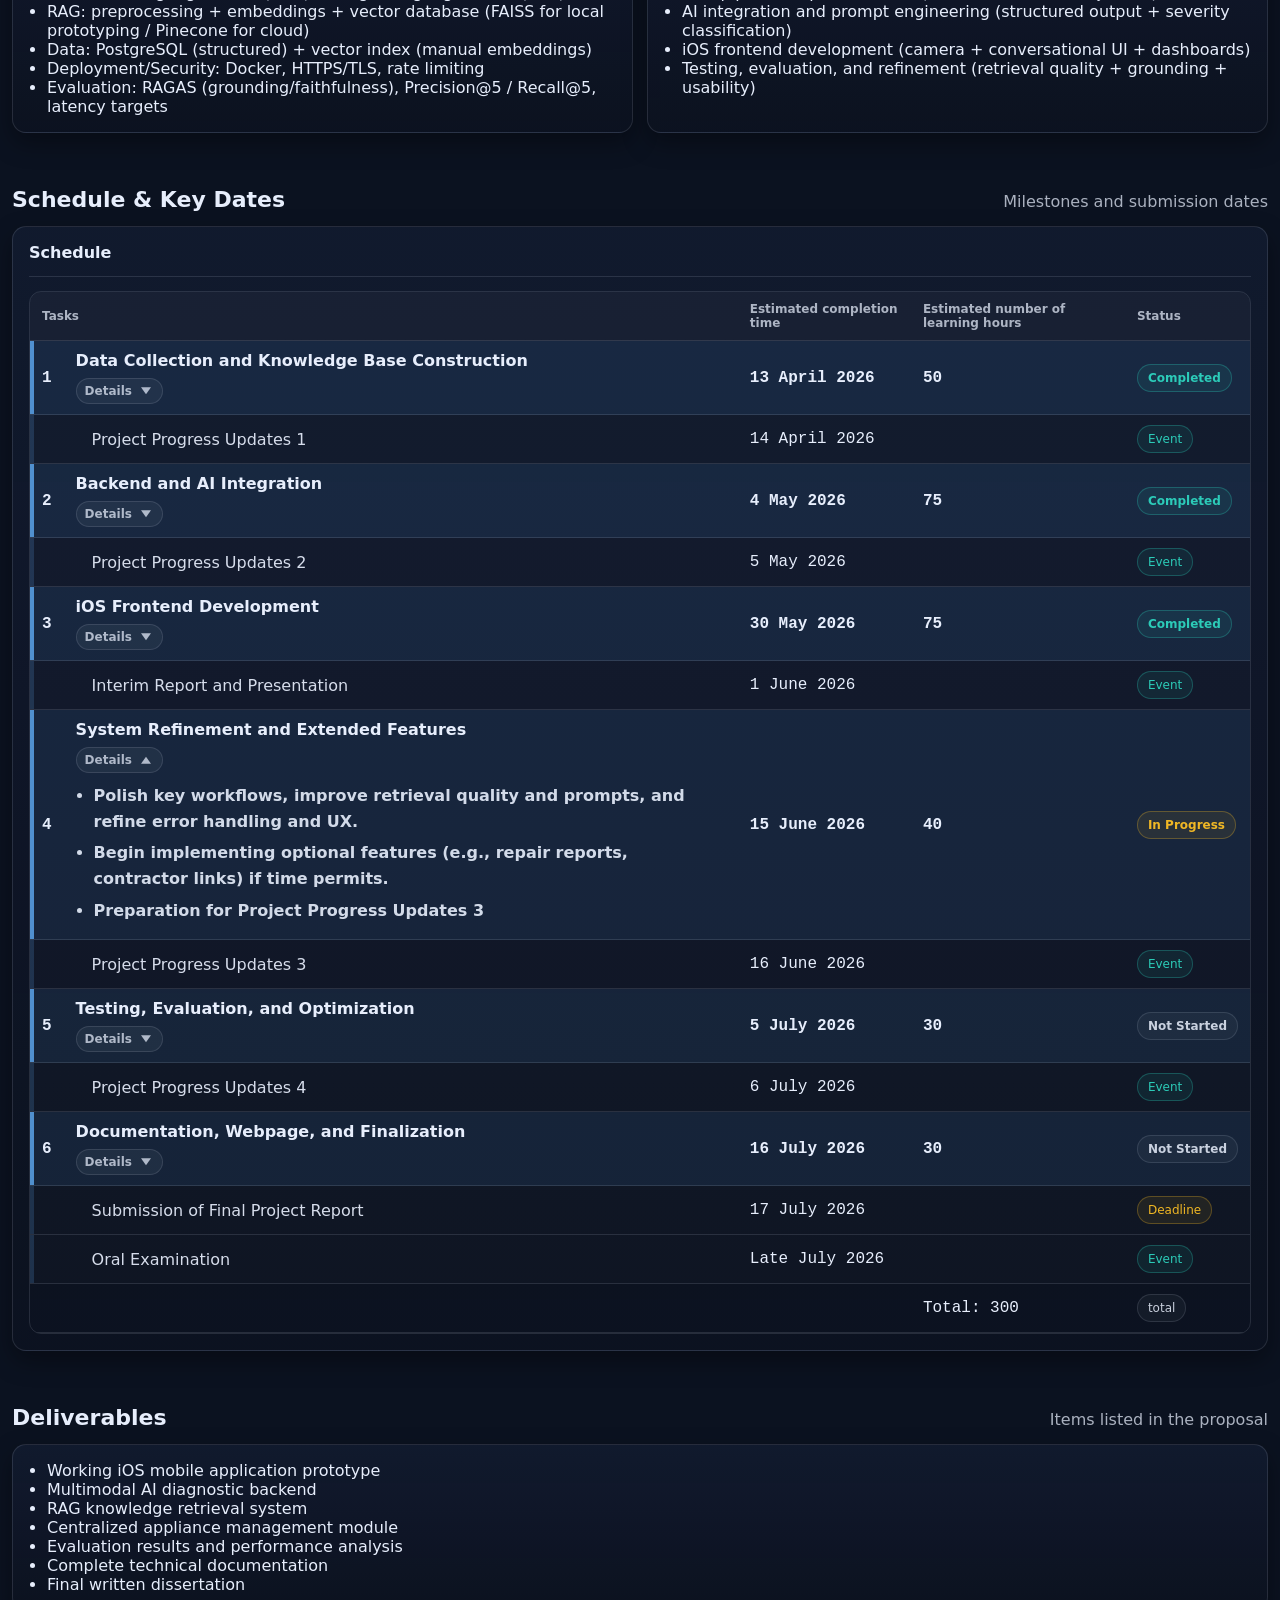
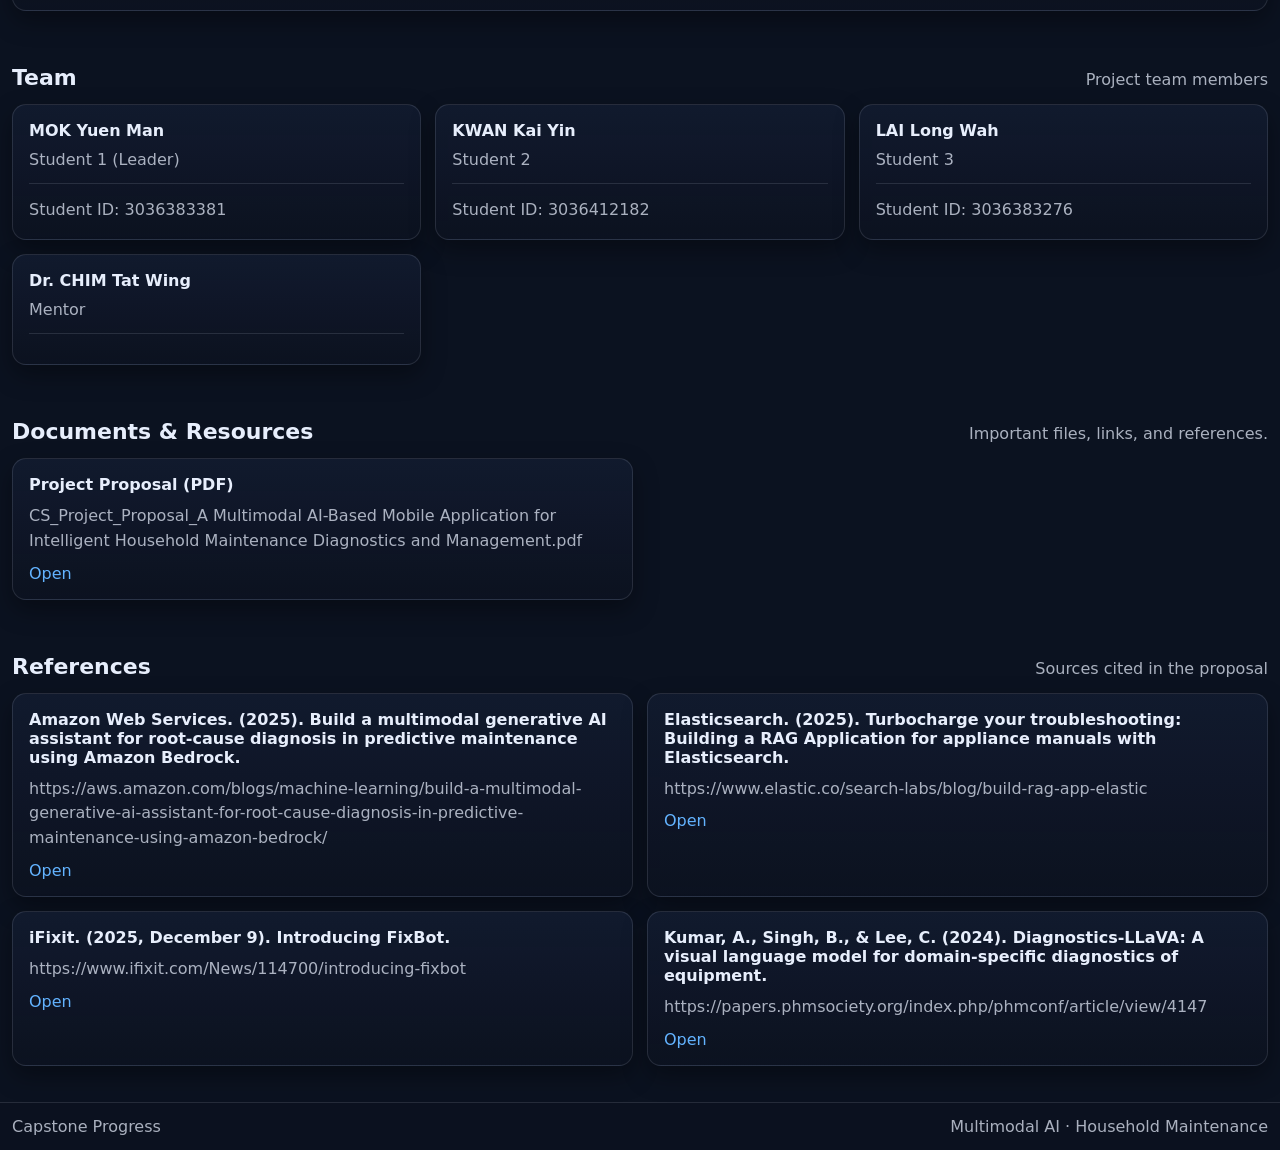
==== commit 85ab9958: "Add 'Update 3' to Interim link labels Update index.html to change the link text for the Interim page" ====
--- a/index.html
+++ b/index.html
@@ -21,7 +21,7 @@
           <a href="#schedule">Schedule</a>
           <a href="./pages/update-1.html">Update 1</a>
           <a href="./pages/update-2.html">Update 2</a>
-          <a href="./pages/interim.html">Interim <span class="new-badge">New</span></a>
+          <a href="./pages/interim.html">Interim &amp; Update 3 <span class="new-badge">New</span></a>
           <a href="#deliverables-section">Deliverables</a>
           <a href="#team">Team</a>
           <a href="#documents">Documents</a>
@@ -112,7 +112,7 @@
                       <path d="M14 3v4h4"></path>
                       <path d="M9 12h6"></path>
                       <path d="M9 16h6"></path></svg></span
-                  ><span>Interim Report</span><span class="new-badge">New</span></a
+                  ><span>Interim &amp; Update 3</span><span class="new-badge">New</span></a
                 >
                 <a class="quick-link" href="#deliverables-section"
                   ><span class="icon" aria-hidden="true"
